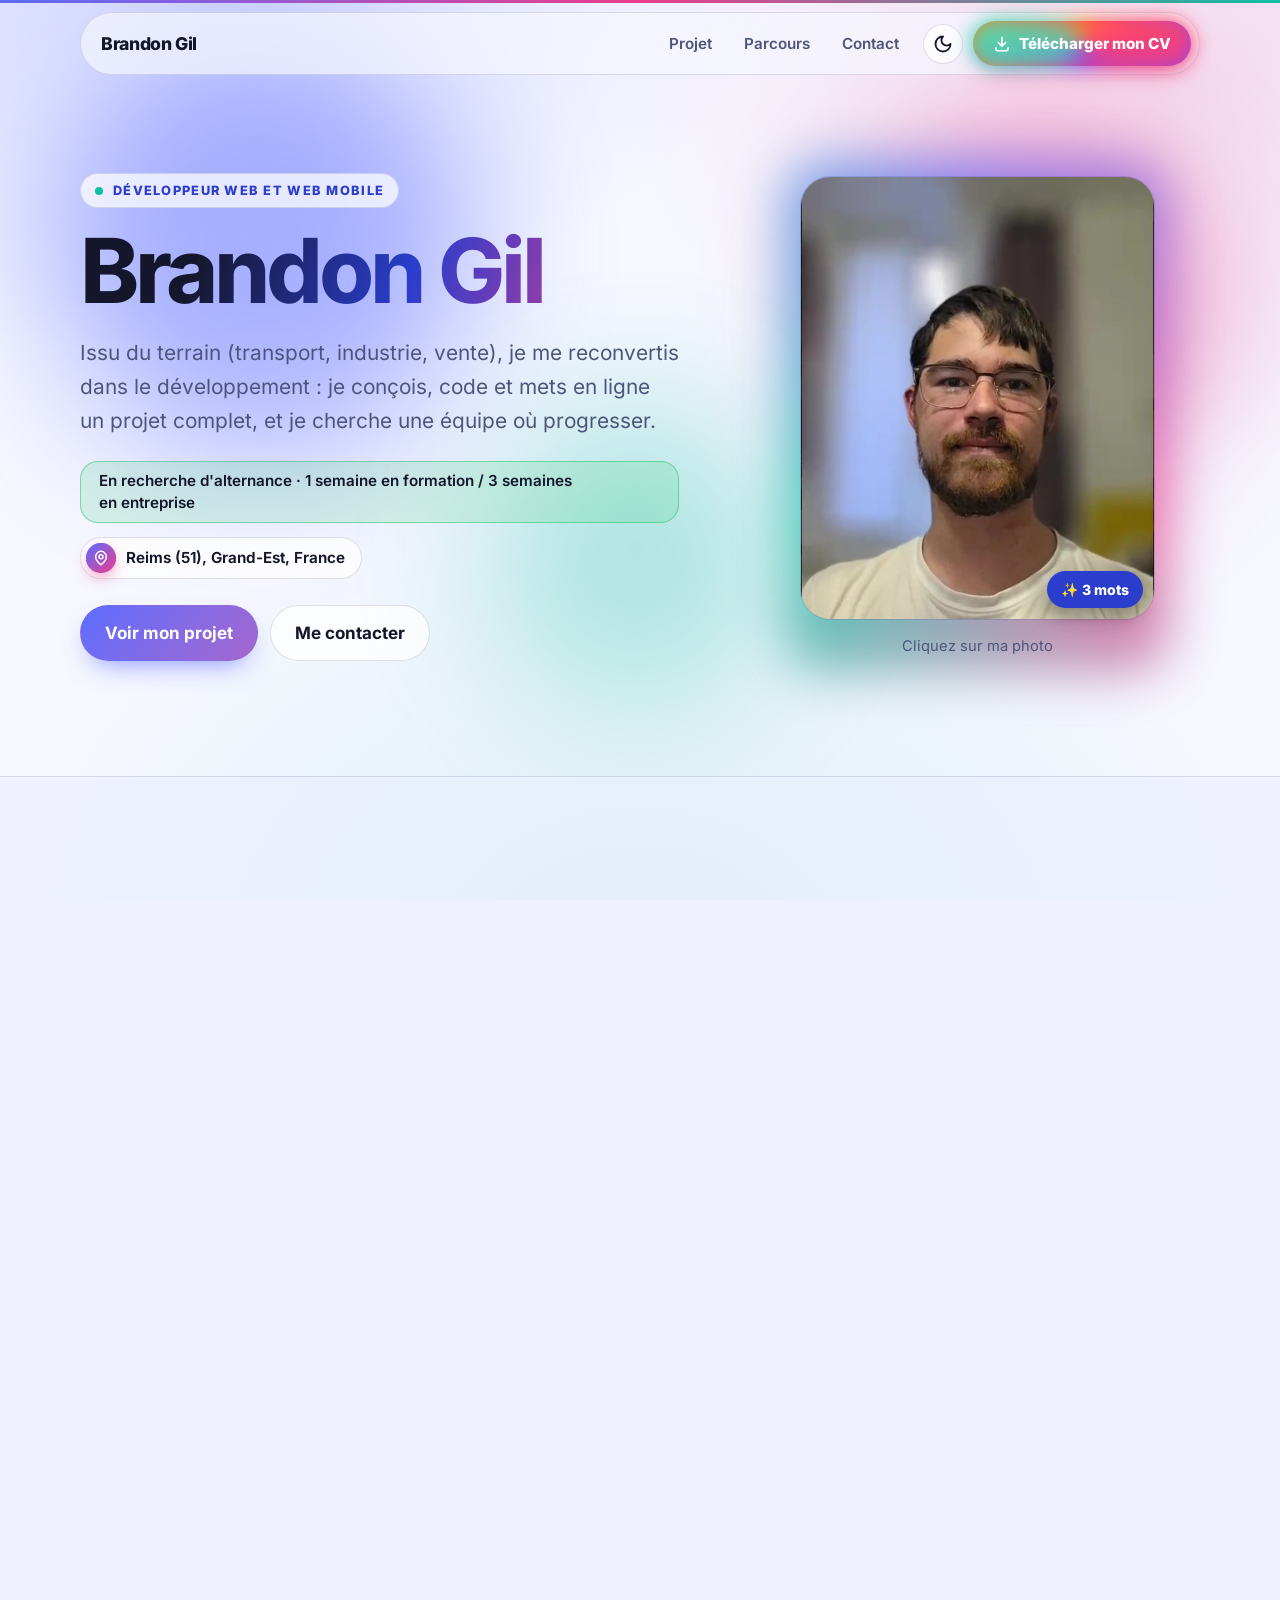
==== index.html @ ad209aa5 "Localisation : pictogramme d'épingle dessiné (pastille en dégradé, onde radar, verre dépoli) à la pl" ====
<!doctype html>
<html lang="fr">
<head>
  <meta charset="utf-8">
  <meta name="viewport" content="width=device-width, initial-scale=1, viewport-fit=cover">
  <meta http-equiv="Content-Security-Policy" content="default-src 'self'; script-src 'self'; style-src 'self'; img-src 'self' data:; font-src 'self'; connect-src 'self'; base-uri 'self'; form-action 'none'; object-src 'none'">
  <title>Brandon Gil — Développeur Web et Web Mobile</title>
  <meta name="description" content="Portfolio de Brandon Gil, en recherche d'alternance : Le Repère, forum gaming francophone avec messagerie, appels, live, tournois, applications Windows et Android.">
  <meta name="color-scheme" content="dark light">
  <meta name="theme-color" content="#0b0e1a" media="(prefers-color-scheme: dark)">
  <meta name="theme-color" content="#f6f7ff" media="(prefers-color-scheme: light)">
  <link rel="canonical" href="https://brandon-gil.github.io/">
  <meta property="og:type" content="website">
  <meta property="og:locale" content="fr_FR">
  <meta property="og:title" content="Brandon Gil — Développeur Web et Web Mobile">
  <meta property="og:description" content="Portfolio de Brandon Gil, en recherche d'alternance : Le Repère, forum gaming francophone avec messagerie, appels, live, tournois, applications Windows et Android.">
  <meta property="og:url" content="https://brandon-gil.github.io/">
  <meta property="og:image" content="https://brandon-gil.github.io/assets/og.jpg">
  <meta property="og:image:width" content="1200">
  <meta property="og:image:height" content="630">
  <meta name="twitter:card" content="summary_large_image">
  <link rel="icon" href="assets/favicon.svg" type="image/svg+xml">
  <link rel="preload" href="assets/fonts/Inter-latin-wght.woff2" as="font" type="font/woff2" crossorigin>
  <script src="theme.js"></script>
  <link rel="stylesheet" href="style.css?v=202610222333">
  <script type="application/ld+json">
  {"@context":"https://schema.org","@type":"Person","name":"Brandon Gil","jobTitle":"Développeur Web et Web Mobile (en recherche d'alternance)","url":"https://brandon-gil.github.io/","address":{"@type":"PostalAddress","addressLocality":"Reims","addressRegion":"Grand-Est","addressCountry":"FR"},"sameAs":["https://github.com/brandon-gil","https://www.linkedin.com/in/brandon-gil-7746b1264"],"knowsAbout":["JavaScript","TypeScript","Node.js","React","Rust","Kotlin","SQLite","Playwright"]}
  </script>
</head>
<body data-page="accueil">
  <div class="progres" aria-hidden="true"></div>
  <a class="evitement" href="#contenu">Aller au contenu</a>

  <header class="barre">
    <div class="barre-interieur">
      <a class="marque" href="index.html" id="marque">Brandon Gil</a>
      <nav aria-label="Pages" class="menu">
        <a href="index.html#projets" data-nav="projet">Projet</a>
        <a href="parcours.html" data-nav="parcours">Parcours</a>
        <a href="index.html#contact" id="menu-contact" hidden>Contact</a>
      </nav>
      <button type="button" class="theme-bouton" id="theme-bouton" aria-label="Changer de thème"></button>
      <a class="cv-bouton" id="cv-bouton" hidden target="_blank" rel="noopener"></a>
    </div>
  </header>

  <main id="contenu">
    <section class="heros" id="haut" aria-labelledby="titre-nom">
      <div class="aurore" aria-hidden="true"><span></span><span></span><span></span></div>
      <div class="conteneur heros-grille">
        <div class="heros-texte">
          <p class="surtitre" id="titre-metier"></p>
          <h1 id="titre-nom"></h1>
          <p class="accroche" id="accroche"></p>
          <p class="dispo" id="dispo" hidden></p>
          <p class="lieu" id="lieu" hidden></p>
          <div class="actions">
            <a class="bouton" href="#projets">Voir mon projet</a>
            <a class="bouton bouton-secondaire" href="#contact" id="cta-contact" hidden>Me contacter</a>
          </div>
        </div>
        <figure class="portrait">
          <button type="button" class="portrait-bouton" id="portrait-bouton" aria-expanded="false">
            <span class="retourne">
              <img id="photo" width="508" height="680" alt="" fetchpriority="high">
              <span class="mots-voile" id="mots-voile" aria-hidden="true"></span>
            </span>
            <span class="pastille" id="pastille" hidden>✨ 3 mots</span>
          </button>
          <figcaption class="portrait-aide" id="portrait-aide" hidden>Cliquez sur ma photo</figcaption>
        </figure>
      </div>
    </section>

    <section class="section section-alt" id="projets" aria-labelledby="titre-projets">
      <div class="conteneur">
        <h2 id="titre-projets">Projet</h2>
        <p class="aide intro-section">Cliquez sur le projet pour en voir le détail.</p>
        <div class="liste-projets" id="liste-projets"></div>
      </div>
    </section>

    <section class="section" id="contact" aria-labelledby="titre-contact" hidden>
      <div class="conteneur etroit centre">
        <h2 id="titre-contact">Contact</h2>
        <p class="aide">Une opportunité, une question sur le projet ? Écrivez-moi.</p>
        <ul class="contacts" id="liste-contacts"></ul>
      </div>
    </section>

    <noscript>
      <section class="section">
        <div class="conteneur etroit">
          <h2>Brandon Gil — Développeur Web et Web Mobile</h2>
          <p>Ce portfolio affiche son contenu avec JavaScript. En bref : en recherche d'alternance, auteur de <strong>Le Repère</strong>, un forum gaming francophone (forum, messagerie en temps réel, diffusion en direct, tournois, applications Windows et Android).</p>
          <p><a href="https://xn--lerepre-forum-0gb.fr">Voir Le Repère en ligne</a></p>
        </div>
      </section>
    </noscript>
  </main>

  <footer class="pied">
    <div class="conteneur"><p>© <span id="annee"></span> <span id="pied-nom">Brandon Gil</span> · Portfolio hébergé sur GitHub Pages</p></div>
  </footer>

  <script type="module" src="app.js?v=202610222333"></script>
</body>
</html>
---- style.css ----
/* ==========================================================================
   Portfolio — design premium. CSS moderne avec repli : chaque fonction récente est
   protégée par @supports ou dégrade proprement (le contenu reste lisible partout).
   Couches : reset < jetons < base < composants < pages < effets
   ========================================================================== */
@layer reset, jetons, base, composants, pages, effets;

@font-face {
  font-family: "Inter Variable";
  src: url("assets/fonts/Inter-latin-wght.woff2") format("woff2");
  font-weight: 100 900;
  font-style: normal;
  font-display: swap;
}

/* Transitions entre pages (navigation multi-pages fluide) : l'en-tête reste en place, le contenu glisse. */
@view-transition { navigation: auto; }

/* Angle animable : sert aux bordures et halos « conic-gradient » qui tournent. */
@property --angle { syntax: "<angle>"; inherits: false; initial-value: 0deg; }

@layer reset {
  *, *::before, *::after { box-sizing: border-box; }
  * { margin: 0; }
  img, svg { display: block; max-width: 100%; }
  button, input { font: inherit; color: inherit; }
  ul, ol { padding: 0; list-style: none; }
  a { color: inherit; }
  [hidden] { display: none !important; }
}

@layer jetons {
  :root {
    /* Repli (thème sombre) pour les navigateurs sans light-dark() */
    --fond: #0b0e1a;
    --fond-2: #11162b;
    --surface: rgb(255 255 255 / .055);
    --surface-forte: rgb(255 255 255 / .1);
    --texte: #f2f4ff;
    --texte-doux: #aeb6d9;
    --bordure: rgb(255 255 255 / .12);
    --accent: #8fa3ff;
    --accent-fort: #b6c3ff;
    --accent-texte: #0b0e1a;
    --a1: #7c8cff;
    --a2: #ff5fa2;
    --a3: #35e0c4;
    --ombre: 0 30px 70px -30px rgb(0 0 0 / .7);
    --rayon: 22px;
    --police: "Inter Variable", ui-sans-serif, system-ui, -apple-system, "Segoe UI", Roboto, sans-serif;
    color-scheme: dark light;
  }
  @supports (color: light-dark(white, black)) {
    :root {
      --fond: light-dark(#f6f7ff, #0b0e1a);
      --fond-2: light-dark(#eaedff, #11162b);
      --surface: light-dark(rgb(255 255 255 / .72), rgb(255 255 255 / .055));
      --surface-forte: light-dark(rgb(255 255 255 / .95), rgb(255 255 255 / .1));
      --texte: light-dark(#14172b, #f2f4ff);
      --texte-doux: light-dark(#4d557a, #aeb6d9);
      --bordure: light-dark(rgb(28 36 90 / .14), rgb(255 255 255 / .12));
      --accent: light-dark(#3d52e8, #8fa3ff);
      --accent-fort: light-dark(#2a3dcc, #b6c3ff);
      --accent-texte: light-dark(#ffffff, #0b0e1a);
      --a1: light-dark(#5b6cff, #7c8cff);
      --a2: light-dark(#ec3d8c, #ff5fa2);
      --a3: light-dark(#0fbfa4, #35e0c4);
      --ombre: light-dark(0 30px 60px -30px rgb(40 50 120 / .35), 0 30px 70px -30px rgb(0 0 0 / .7));
    }
  }
  :root[data-theme="light"] { color-scheme: light; }
  :root[data-theme="dark"] { color-scheme: dark; }
}

@layer base {
  html { scroll-behavior: smooth; scroll-padding-top: 96px; -webkit-text-size-adjust: 100%; text-size-adjust: 100%; }
  body {
    min-height: 100dvh;
    background: var(--fond);
    color: var(--texte);
    font: 400 17px/1.65 var(--police);
    font-optical-sizing: auto;
    font-feature-settings: "cv11", "ss03";
    -webkit-font-smoothing: antialiased;
    text-wrap: pretty;
    overflow-x: clip;
  }
  h1, h2, h3, h4 { text-wrap: balance; line-height: 1.1; letter-spacing: -.03em; font-weight: 760; }
  :focus-visible { outline: 3px solid var(--accent); outline-offset: 3px; border-radius: 8px; }
  ::selection { background: color-mix(in oklab, var(--a1) 45%, transparent); }

  /* Fond « aurore » + grain : donne de la profondeur sans image lourde */
  body::before {
    content: ""; position: fixed; inset: 0; z-index: -2; pointer-events: none;
    background:
      radial-gradient(900px 600px at 12% -8%, color-mix(in oklab, var(--a1) 22%, transparent), transparent 70%),
      radial-gradient(800px 560px at 92% 8%, color-mix(in oklab, var(--a2) 16%, transparent), transparent 70%),
      radial-gradient(900px 700px at 50% 108%, color-mix(in oklab, var(--a3) 12%, transparent), transparent 70%),
      var(--fond);
  }
  body::after {
    content: ""; position: fixed; inset: 0; z-index: -1; pointer-events: none; opacity: .5; mix-blend-mode: overlay;
    background-image: url("data:image/svg+xml;utf8,<svg xmlns='http://www.w3.org/2000/svg' width='160' height='160'><filter id='n'><feTurbulence type='fractalNoise' baseFrequency='.9' numOctaves='2' stitchTiles='stitch'/><feColorMatrix values='0 0 0 0 1  0 0 0 0 1  0 0 0 0 1  0 0 0 .08 0'/></filter><rect width='100%' height='100%' filter='url(%23n)'/></svg>");
  }
}

@layer composants {
  .conteneur { width: min(1120px, 100% - 40px); margin-inline: auto; }
  .etroit { width: min(780px, 100% - 40px); }
  .centre { text-align: center; }
  .aide { color: var(--texte-doux); }
  .erreur { color: #ff6b6b; font-weight: 600; }

  .evitement { position: absolute; left: -999px; top: 10px; z-index: 100; padding: 10px 16px; border-radius: 12px; background: var(--accent); color: var(--accent-texte); font-weight: 700; }
  .evitement:focus { left: 10px; }

  /* Barre de progression de lecture (animation liée au défilement, si disponible) */
  .progres { display: none; }
  @supports (animation-timeline: scroll()) {
    .progres { display: block; position: fixed; inset: 0 0 auto 0; height: 3px; z-index: 60; transform-origin: 0 50%;
      background: linear-gradient(90deg, var(--a1), var(--a2), var(--a3)); animation: progres linear both; animation-timeline: scroll(root); }
    @keyframes progres { from { scale: 0 1; } to { scale: 1 1; } }
  }

  /* ---- En-tête : pilule flottante en verre dépoli ---- */
  .barre { position: sticky; top: 12px; z-index: 50; padding-inline: 12px; view-transition-name: entete; }
  .barre-interieur {
    width: min(1120px, 100%); margin-inline: auto; display: flex; align-items: center; gap: 10px; padding: 8px 8px 8px 20px; border-radius: 999px;
    background: color-mix(in oklab, var(--fond) 70%, transparent); border: 1px solid var(--bordure); box-shadow: var(--ombre);
    -webkit-backdrop-filter: blur(18px) saturate(160%); backdrop-filter: blur(18px) saturate(160%);
  }
  .marque { font-weight: 800; font-size: 1.1rem; letter-spacing: -.02em; text-decoration: none; }
  .menu { display: flex; gap: 4px; margin-left: auto; }
  .menu a { padding: 8px 14px; border-radius: 999px; color: var(--texte-doux); font-weight: 600; font-size: .95rem; text-decoration: none; transition: background .2s, color .2s;
    &:hover { background: var(--surface-forte); color: var(--texte); }
    &[aria-current="page"] { background: var(--surface-forte); color: var(--texte); }
  }
  .theme-bouton { display: grid; place-items: center; width: 40px; height: 40px; flex: none; border: 1px solid var(--bordure); border-radius: 50%; background: var(--surface); cursor: pointer; transition: transform .25s, background .2s;
    &:hover { background: var(--surface-forte); transform: rotate(18deg); }
  }

  /* ---- Bouton « Télécharger mon CV » : dégradé chaud, brillance qui balaie, halo rotatif ---- */
  .cv-bouton {
    position: relative; isolation: isolate; display: inline-flex; align-items: center; gap: 8px; flex: none; padding: 10px 20px; border-radius: 999px;
    color: #fff; font-weight: 800; font-size: .95rem; text-decoration: none; white-space: nowrap;
    background:
      linear-gradient(105deg, transparent 35%, rgb(255 255 255 / .8) 50%, transparent 65%) 200% 0 / 250% 100% no-repeat,
      linear-gradient(120deg, #ff8a1f, #ff3d71 55%, #7c4dff);
    box-shadow: 0 10px 26px -8px rgb(255 61 113 / .6);
    animation: brillance 3.2s ease-in-out infinite; transition: transform .25s ease, box-shadow .25s;
    &::before { content: ""; position: absolute; inset: -3px; z-index: -1; border-radius: inherit; filter: blur(9px); opacity: .85;
      background: conic-gradient(from var(--angle), #ff8a1f, #ff3d71, #7c4dff, #35e0c4, #ff8a1f); animation: tourne 4s linear infinite; }
    &:hover, &:focus-visible { transform: translateY(-2px) scale(1.05); box-shadow: 0 16px 34px -8px rgb(255 61 113 / .8); }
    &:focus-visible { outline: 3px solid #fff; outline-offset: 3px; }
    & svg { flex: none; animation: rebond 2.4s ease-in-out infinite; }
  }
  .cv-court { display: none; }
  @keyframes brillance { 0% { background-position: 200% 0, 0 0; } 55%, 100% { background-position: -100% 0, 0 0; } }
  @keyframes tourne { to { --angle: 360deg; } }
  @keyframes rebond { 0%, 60%, 100% { translate: 0 0; } 30% { translate: 0 3px; } }

  /* ---- Boutons ---- */
  .bouton {
    display: inline-flex; align-items: center; justify-content: center; gap: 10px; padding: 13px 24px; border: 1.5px solid transparent; border-radius: 999px; cursor: pointer;
    background: linear-gradient(135deg, var(--a1), color-mix(in oklab, var(--a1) 55%, var(--a2))); color: #fff; font-weight: 700; text-decoration: none;
    box-shadow: 0 12px 28px -12px color-mix(in oklab, var(--a1) 80%, transparent); transition: transform .2s ease, box-shadow .2s ease, background .2s;
    &:hover { transform: translateY(-2px); box-shadow: 0 18px 34px -12px color-mix(in oklab, var(--a1) 90%, transparent); }
    &.bouton-secondaire { background: var(--surface); border-color: var(--bordure); color: var(--texte); box-shadow: none;
      -webkit-backdrop-filter: blur(10px); backdrop-filter: blur(10px);
      &:hover { background: var(--surface-forte); border-color: color-mix(in oklab, var(--accent) 60%, var(--bordure)); }
    }
  }
  .bouton-icone svg { flex: none; }
  .actions { display: flex; flex-wrap: wrap; gap: 12px; margin-top: 8px; }

  /* ---- Étiquettes ---- */
  .etiquettes { display: flex; flex-wrap: wrap; gap: 8px; }
  .etiquettes li { padding: 5px 13px; border-radius: 999px; background: var(--surface); border: 1px solid var(--bordure); font-size: .88rem; font-weight: 600; transition: border-color .2s, transform .2s;
    &:hover { border-color: var(--accent); transform: translateY(-1px); }
  }
  .badge { padding: 5px 14px; border-radius: 999px; background: color-mix(in oklab, var(--a3) 16%, transparent); border: 1px solid color-mix(in oklab, var(--a3) 45%, transparent); font-size: .82rem; font-weight: 700; white-space: nowrap; }

  /* ---- Cartes en verre avec halo qui suit le curseur (--mx / --my posés en JS) ---- */
  .verre { position: relative; border: 1px solid var(--bordure); border-radius: var(--rayon); background: var(--surface); box-shadow: var(--ombre);
    -webkit-backdrop-filter: blur(14px) saturate(140%); backdrop-filter: blur(14px) saturate(140%);
    &::before { content: ""; position: absolute; inset: 0; border-radius: inherit; pointer-events: none; opacity: 0; transition: opacity .3s;
      background: radial-gradient(420px circle at var(--mx, 50%) var(--my, 0%), color-mix(in oklab, var(--a1) 24%, transparent), transparent 62%); }
    &:hover::before { opacity: 1; }
  }

  /* ---- Menu e-mail : élément natif [popover] ancré au bouton (anchor positioning), sinon feuille centrée ---- */
  .menu-email { position: relative; display: inline-block; }
  .menu-email-liste {
    min-width: 250px; padding: 8px; border: 1px solid var(--bordure); border-radius: 18px; color: var(--texte); background: color-mix(in oklab, var(--fond-2) 92%, transparent);
    box-shadow: var(--ombre); -webkit-backdrop-filter: blur(20px); backdrop-filter: blur(20px); text-align: left;
    opacity: 0; scale: .96; transition: opacity .2s, scale .2s, overlay .2s allow-discrete, display .2s allow-discrete;
    &:popover-open { opacity: 1; scale: 1; }
    & a, & button { display: block; width: 100%; padding: 11px 14px; border: 0; border-radius: 12px; background: transparent; font-weight: 600; text-align: left; text-decoration: none; cursor: pointer;
      &:hover, &:focus-visible { background: var(--surface-forte); } }
  }
  @starting-style { .menu-email-liste:popover-open { opacity: 0; scale: .96; } }
  @supports (anchor-name: --a) {
    .menu-email > button { anchor-name: --email; }
    .menu-email-liste { position-anchor: --email; inset: auto; margin: 0; top: calc(anchor(bottom) + 10px); left: anchor(center); translate: -50% 0; position-try-fallbacks: flip-block; }
  }
  /* Repli sans popover : le menu est un bloc positionné sous le bouton */
  .menu-email-liste:not([popover]) { position: absolute; z-index: 10; left: 50%; top: calc(100% + 10px); translate: -50% 0; opacity: 1; scale: 1; }

  /* ---- Visionneuse d'images : <dialog> natif ---- */
  .lightbox { width: min(1200px, 94vw); max-height: 92dvh; padding: 0; border: 1px solid var(--bordure); border-radius: 22px; background: var(--fond-2); color: var(--texte); overflow: hidden;
    opacity: 0; scale: .96; transition: opacity .3s, scale .3s, overlay .3s allow-discrete, display .3s allow-discrete;
    &[open] { opacity: 1; scale: 1; }
    &::backdrop { background: rgb(4 6 16 / .72); -webkit-backdrop-filter: blur(10px); backdrop-filter: blur(10px); opacity: 0; transition: opacity .3s, overlay .3s allow-discrete, display .3s allow-discrete; }
    &[open]::backdrop { opacity: 1; }
    & figure { display: grid; }
    & img { width: 100%; max-height: 78dvh; object-fit: contain; background: #000; }
    & figcaption { padding: 14px 20px; color: var(--texte-doux); font-weight: 600; }
  }
  @starting-style { .lightbox[open] { opacity: 0; scale: .96; } .lightbox[open]::backdrop { opacity: 0; } }
  .lb-bouton { position: absolute; top: 50%; display: grid; place-items: center; width: 46px; height: 46px; border: 1px solid var(--bordure); border-radius: 50%; cursor: pointer; translate: 0 -50%;
    background: color-mix(in oklab, var(--fond) 75%, transparent); -webkit-backdrop-filter: blur(8px); backdrop-filter: blur(8px);
    &:hover { background: var(--surface-forte); }
    &.lb-precedent { left: 14px; } &.lb-suivant { right: 14px; } &.lb-fermer { top: 14px; right: 14px; translate: none; }
  }
}

@layer pages {
  .section { padding-block: clamp(56px, 9vw, 112px); content-visibility: auto; contain-intrinsic-size: auto 600px; }
  .section-alt { background: color-mix(in oklab, var(--fond-2) 55%, transparent); border-block: 1px solid var(--bordure); }
  h2 { font-size: clamp(1.8rem, 4vw, 2.6rem); margin-bottom: 18px; }
  h3 { font-size: 1.15rem; }
  .intro-section { margin: -6px 0 28px; font-size: 1.05rem; }
  .titre-page { font-size: clamp(2.2rem, 6vw, 3.6rem); margin-bottom: 8px; }
  .sous-titre { margin: 44px 0 16px; font-size: 1.35rem; }

  /* ---- Accueil : en-tête héros ---- */
  .heros { position: relative; padding-block: clamp(48px, 9vw, 110px) clamp(56px, 9vw, 120px); }
  .aurore { position: absolute; inset: -10% 0 0; z-index: -1; pointer-events: none; overflow: clip; }
  .aurore span { position: absolute; border-radius: 50%; filter: blur(70px); opacity: .5; animation: flotte 16s ease-in-out infinite alternate; }
  .aurore span:nth-child(1) { width: 420px; height: 420px; left: 4%; top: 6%; background: var(--a1); }
  .aurore span:nth-child(2) { width: 360px; height: 360px; right: 6%; top: 18%; background: var(--a2); animation-delay: -6s; }
  .aurore span:nth-child(3) { width: 300px; height: 300px; left: 38%; top: 52%; background: var(--a3); opacity: .3; animation-delay: -11s; }
  @keyframes flotte { to { translate: 40px -30px; scale: 1.15; } }
  .heros-grille { display: grid; grid-template-columns: 1.35fr 1fr; gap: clamp(28px, 6vw, 80px); align-items: center; }
  .surtitre { display: inline-flex; align-items: center; gap: 10px; margin-bottom: 18px; padding: 6px 14px; border-radius: 999px; border: 1px solid var(--bordure); background: var(--surface); color: var(--accent-fort); font-size: .8rem; font-weight: 800; letter-spacing: .1em; text-transform: uppercase;
    &::before { content: ""; width: 8px; height: 8px; border-radius: 50%; background: var(--a3); box-shadow: 0 0 0 0 color-mix(in oklab, var(--a3) 70%, transparent); animation: ping 2s ease-out infinite; }
  }
  @keyframes ping { to { box-shadow: 0 0 0 10px transparent; } }
  h1 { margin-bottom: 20px; font-size: clamp(2.9rem, 8.5vw, 5.6rem); line-height: 1; letter-spacing: -.045em; color: var(--texte);
    @supports (background-clip: text) or (-webkit-background-clip: text) {
      background: linear-gradient(110deg, var(--texte) 20%, var(--accent-fort) 55%, var(--a2)); -webkit-background-clip: text; background-clip: text; -webkit-text-fill-color: transparent; color: transparent;
    }
  }
  .accroche { max-width: 36em; margin-bottom: 22px; color: var(--texte-doux); font-size: clamp(1.08rem, 2vw, 1.3rem); }
  .dispo { display: inline-block; max-width: 100%; margin-bottom: 14px; padding: 8px 18px; border-radius: 18px; line-height: 1.45; font-weight: 600; font-size: .95rem; background: color-mix(in oklab, #22c55e 15%, transparent); border: 1px solid color-mix(in oklab, #22c55e 50%, transparent); }
  /* Puce de localisation : épingle dans une pastille en dégradé, onde « radar » qui pulse, verre dépoli */
  .lieu { display: inline-flex; align-items: center; gap: 10px; margin: 0 0 18px; padding: 5px 16px 5px 5px; border: 1px solid var(--bordure); border-radius: 999px; background: var(--surface); color: var(--texte); font-weight: 650; font-size: .95rem;
    -webkit-backdrop-filter: blur(10px); backdrop-filter: blur(10px); }
  .lieu-icone { position: relative; isolation: isolate; display: grid; place-items: center; width: 30px; height: 30px; flex: none; border-radius: 50%; color: #fff;
    background: linear-gradient(135deg, var(--a1), var(--a2)); box-shadow: 0 6px 16px -4px color-mix(in oklab, var(--a2) 70%, transparent);
    &::before { content: ""; position: absolute; inset: 0; z-index: -1; border-radius: inherit; background: inherit; animation: onde 2.6s ease-out infinite; }
    & svg { animation: flotte-epingle 3s ease-in-out infinite; }
  }
  @keyframes onde { 0% { scale: 1; opacity: .55; } 80%, 100% { scale: 2.1; opacity: 0; } }
  @keyframes flotte-epingle { 0%, 100% { translate: 0 0; } 50% { translate: 0 -1.5px; } }
  .heros-texte > * { animation: entree .9s cubic-bezier(.2, .7, .2, 1) both; }
  .heros-texte > :nth-child(2) { animation-delay: .08s; } .heros-texte > :nth-child(3) { animation-delay: .16s; } .heros-texte > :nth-child(4) { animation-delay: .24s; }
  .heros-texte > :nth-child(5) { animation-delay: .32s; } .heros-texte > :nth-child(6) { animation-delay: .4s; }
  @keyframes entree { from { opacity: 0; translate: 0 26px; filter: blur(8px); } }

  /* Photo : halo rotatif, inclinaison 3D qui suit le curseur (--rx/--ry en JS), retournement au clic */
  .portrait { position: relative; justify-self: center; width: min(380px, 80%); transform: perspective(1100px) rotateX(var(--rx, 0deg)) rotateY(var(--ry, 0deg)); transition: transform .25s ease-out; animation: entree 1s .2s cubic-bezier(.2, .7, .2, 1) both; }
  .portrait::before { content: ""; position: absolute; inset: -14px; z-index: -1; border-radius: 40px; filter: blur(26px); opacity: .7; background: conic-gradient(from var(--angle), var(--a1), var(--a2), var(--a3), var(--a1)); animation: tourne 8s linear infinite; }
  .portrait-bouton { position: relative; display: block; width: 100%; padding: 0; border: 0; border-radius: 30px; background: none; cursor: pointer; perspective: 1400px; &.sans-mots { cursor: default; } }
  .portrait-bouton:focus-visible { outline: 3px solid var(--accent); outline-offset: 6px; }
  .retourne { position: relative; display: block; transform-style: preserve-3d; transition: transform .9s cubic-bezier(.45, .05, .2, 1); }
  .portrait-bouton.ouvert .retourne { transform: rotateY(180deg); }
  .portrait img { width: 100%; height: auto; aspect-ratio: 4 / 5; object-fit: cover; object-position: 50% 28%; border-radius: 30px; border: 1px solid var(--bordure); box-shadow: var(--ombre); backface-visibility: hidden; -webkit-backface-visibility: hidden; }
  .mots-voile { position: absolute; inset: 0; display: flex; flex-direction: column; justify-content: center; gap: 18px; padding: 24px; border-radius: 30px; color: #fff; text-align: left; transform: rotateY(180deg); backface-visibility: hidden; -webkit-backface-visibility: hidden;
    background: radial-gradient(120% 90% at 0% 0%, #4a5bff, transparent 60%), radial-gradient(120% 90% at 100% 100%, #ff4f9a, transparent 60%), #10152e; border: 1px solid rgb(255 255 255 / .18); box-shadow: var(--ombre); }
  .mot { display: block; opacity: 0; translate: 0 10px; transition: opacity .4s ease, translate .4s ease; }
  .portrait-bouton.ouvert .mot { opacity: 1; translate: 0 0; transition-delay: calc(var(--i) * .14s + .45s); }
  .mot-titre { display: block; font-size: clamp(1.4rem, 3vw, 1.9rem); line-height: 1.15; letter-spacing: -.02em; }
  .mot-preuve { display: block; margin-top: 4px; font-size: .88rem; line-height: 1.4; color: rgb(255 255 255 / .86); }
  .mot:not(:last-child)::after { content: ""; display: block; width: 36px; height: 3px; margin-top: 14px; border-radius: 3px; background: rgb(255 255 255 / .45); }
  .pastille { position: absolute; right: 12px; bottom: 12px; padding: 7px 14px; border-radius: 999px; font-size: .88rem; font-weight: 800; color: var(--accent-texte); background: var(--accent-fort); box-shadow: 0 8px 20px rgb(0 0 0 / .35); animation: pulse 2.4s ease-in-out infinite; }
  @keyframes pulse { 50% { scale: 1.07; } }
  .portrait-aide { margin-top: 14px; text-align: center; color: var(--texte-doux); font-size: .92rem; }

  /* ---- Carte du projet (requête de conteneur : la mise en page s'adapte à sa propre largeur) ---- */
  .liste-projets { display: grid; gap: 26px; }
  .projet-carte { container-type: inline-size; display: block; overflow: hidden; color: inherit; text-decoration: none; transition: transform .3s ease, border-color .3s ease;
    &:hover, &:focus-visible { transform: translateY(-5px); border-color: color-mix(in oklab, var(--accent) 60%, var(--bordure)); } }
  .projet-vignette { position: relative; display: block; overflow: hidden; background: #0c0a14; }
  .projet-vignette img { width: 100%; height: auto; aspect-ratio: 1280 / 600; object-fit: cover; transition: scale .6s ease; view-transition-name: vignette-projet; }
  .projet-carte:hover .projet-vignette img { scale: 1.05; }
  .projet-voir { position: absolute; right: 16px; bottom: 16px; padding: 9px 18px; border-radius: 999px; background: var(--accent-fort); color: var(--accent-texte); font-weight: 800; font-size: .92rem; box-shadow: 0 10px 24px rgb(0 0 0 / .4); transition: translate .3s ease; }
  .projet-carte:hover .projet-voir { translate: -4px 0; }
  .projet-corps { display: grid; gap: 18px; padding: clamp(20px, 3.4vw, 32px); }
  .projet-entete { display: flex; flex-wrap: wrap; justify-content: space-between; gap: 12px; align-items: flex-start; }
  .projet-nom { display: block; font-size: clamp(1.5rem, 3.4vw, 2rem); letter-spacing: -.03em; line-height: 1.15; }
  .projet-sous { display: block; margin-top: 4px; color: var(--texte-doux); }
  .stack { display: grid; gap: 12px; }
  .stack-groupe { display: grid; grid-template-columns: 124px 1fr; gap: 12px; align-items: start; }
  .stack-titre { padding-top: 7px; color: var(--texte-doux); font-size: .76rem; font-weight: 800; letter-spacing: .1em; text-transform: uppercase; }
  @container (max-width: 560px) { .stack-groupe { grid-template-columns: 1fr; gap: 4px; } .stack-titre { padding-top: 0; } }

  /* ---- Page de détail ---- */
  .retour { display: inline-flex; align-items: center; gap: 8px; margin-top: 28px; padding: 8px 16px 8px 12px; border-radius: 999px; border: 1px solid var(--bordure); background: var(--surface); font-weight: 700; font-size: .92rem; text-decoration: none; transition: background .2s, translate .2s;
    &:hover { background: var(--surface-forte); translate: -3px 0; } }
  .detail { padding-top: 28px; content-visibility: visible; }
  .detail-entete { display: flex; flex-wrap: wrap; justify-content: space-between; gap: 14px; align-items: flex-start; }
  .projet-resume { max-width: 52em; margin: 18px 0 8px; font-size: 1.15rem; color: var(--texte-doux); }
  .galerie { display: grid; grid-template-columns: repeat(auto-fit, minmax(300px, 1fr)); gap: 18px; margin-block: 30px; }
  .galerie-vignette { overflow: hidden; border-radius: 18px; border: 1px solid var(--bordure); background: var(--surface); box-shadow: var(--ombre); }
  .galerie-vignette:first-child img { view-transition-name: vignette-projet; }
  .galerie-ouvrir { display: block; width: 100%; padding: 0; border: 0; background: none; cursor: zoom-in; overflow: hidden; }
  .galerie-ouvrir img { width: 100%; height: auto; aspect-ratio: 1280 / 600; object-fit: cover; transition: scale .5s ease; }
  .galerie-ouvrir:hover img { scale: 1.05; }
  .galerie-vignette figcaption { padding: 12px 16px; color: var(--texte-doux); font-size: .92rem; font-weight: 600; }
  .chiffres { display: grid; grid-template-columns: repeat(auto-fit, minmax(150px, 1fr)); gap: 12px; margin-block: 8px 12px; }
  .chiffre { display: grid; justify-items: center; gap: 2px; padding: 22px 12px; text-align: center; }
  .chiffre strong { font-size: clamp(1.7rem, 4vw, 2.4rem); letter-spacing: -.04em; font-variant-numeric: tabular-nums; color: var(--accent-fort);
    @supports (background-clip: text) or (-webkit-background-clip: text) {
      background: linear-gradient(120deg, var(--accent-fort), var(--a2)); -webkit-background-clip: text; background-clip: text; -webkit-text-fill-color: transparent; color: transparent;
    }
  }
  .chiffre span { color: var(--texte-doux); font-size: .88rem; }
  .points { display: grid; grid-template-columns: repeat(auto-fit, minmax(290px, 1fr)); gap: 16px; counter-reset: p; }
  .point { counter-increment: p; display: grid; align-content: start; gap: 8px; padding: 26px;
    &::after { content: counter(p, decimal-leading-zero); position: absolute; top: 20px; right: 22px; color: color-mix(in oklab, var(--texte) 22%, transparent); font-size: 2.2rem; font-weight: 800; letter-spacing: -.05em; }
    & strong { padding-right: 52px; color: var(--accent-fort); font-size: 1.1rem; }
    & span { color: var(--texte-doux); }
  }
  .point:first-child { grid-column: span 2; }
  @media (max-width: 700px) { .point:first-child { grid-column: auto; } }
  .defis { display: grid; gap: 12px; }
  .defis li { position: relative; padding: 16px 20px 16px 54px; border-radius: 16px; border: 1px solid var(--bordure); background: var(--surface);
    &::before { content: "✓"; position: absolute; left: 18px; top: 15px; display: grid; place-items: center; width: 24px; height: 24px; border-radius: 50%; background: color-mix(in oklab, var(--a3) 25%, transparent); color: var(--a3); font-weight: 900; font-size: .85rem; } }

  /* ---- Parcours : compétences, frise chronologique ---- */
  .grille-competences { display: grid; grid-template-columns: repeat(auto-fit, minmax(250px, 1fr)); gap: 16px; }
  .carte { container-type: inline-size; padding: 24px; }
  .carte h3 { margin-bottom: 14px; }
  .parcours { position: relative; display: grid; gap: 26px; padding-left: 30px;
    &::before { content: ""; position: absolute; left: 6px; top: 8px; bottom: 8px; width: 2px; border-radius: 2px; background: linear-gradient(var(--a1), var(--a2), var(--a3)); opacity: .7; } }
  .etape { position: relative; display: grid; grid-template-columns: 170px 1fr; gap: 18px;
    &::before { content: ""; position: absolute; left: -30px; top: 8px; width: 14px; height: 14px; border-radius: 50%; background: var(--fond); border: 3px solid var(--a1); box-shadow: 0 0 0 5px color-mix(in oklab, var(--a1) 22%, transparent); }
    & .etape-date { color: var(--texte-doux); font-weight: 700; font-variant-numeric: tabular-nums; white-space: nowrap; }
    & strong { font-size: 1.05rem; }
    & .etape-lieu { color: var(--texte-doux); }
    & p { margin-top: 4px; color: var(--texte-doux); }
  }
  #apropos-texte { display: grid; gap: 16px; font-size: 1.12rem; color: var(--texte-doux); }

  .erreur-404 { padding-block: 18vh 12vh; }
  .erreur-404 .aide { margin-bottom: 26px; }

  /* ---- Contact ---- */
  .contacts { display: flex; flex-wrap: wrap; justify-content: center; gap: 12px; margin-top: 22px; }

  .pied { padding-block: 34px; border-top: 1px solid var(--bordure); color: var(--texte-doux); font-size: .92rem; text-align: center; }

  @media (max-width: 860px) {
    .heros-grille { grid-template-columns: 1fr; }
    .portrait { order: -1; width: min(250px, 66%); }
    .etape { grid-template-columns: 1fr; gap: 2px; }
  }
  @media (max-width: 720px) {
    .barre-interieur { flex-wrap: wrap; row-gap: 4px; padding: 8px 8px 8px 16px; border-radius: 26px; }
    .menu { order: 3; flex: 1 0 100%; margin-left: 0; justify-content: center; }
    .theme-bouton { margin-left: auto; }
    .cv-long { display: none; } .cv-court { display: inline; }
    .cv-bouton { padding: 9px 16px; }
  }
  @media (max-width: 460px) { .contacts .bouton { padding: 12px 16px; font-size: .94rem; } }
}

@layer effets {
  /* Apparition au défilement (animations liées au scroll) : sans prise en charge, tout reste simplement visible. */
  @supports (animation-timeline: view()) {
    .revele { animation: apparition linear both; animation-timeline: view(); animation-range: entry 0% entry 38%; }
    @keyframes apparition { from { opacity: 0; translate: 0 38px; scale: .98; filter: blur(6px); } to { opacity: 1; translate: 0 0; scale: 1; filter: blur(0); } }
  }

  /* Transitions de page : le contenu glisse, l'en-tête (view-transition-name: entete) ne bouge pas. */
  @keyframes page-sortie { to { opacity: 0; translate: 0 -14px; filter: blur(4px); } }
  @keyframes page-entree { from { opacity: 0; translate: 0 18px; filter: blur(4px); } }
  ::view-transition-old(root) { animation: .28s ease both page-sortie; }
  ::view-transition-new(root) { animation: .45s .08s cubic-bezier(.2, .7, .2, 1) both page-entree; }
  ::view-transition-group(entete) { animation-duration: 0s; }
  ::view-transition-group(vignette-projet) { animation-duration: .5s; }

  @media (prefers-reduced-motion: reduce) {
    html { scroll-behavior: auto; }
    *, *::before, *::after { animation-duration: .001ms !important; animation-iteration-count: 1 !important; transition-duration: .001ms !important; transition-delay: 0s !important; }
    .cv-bouton { box-shadow: 0 0 0 3px rgb(255 138 31 / .55), 0 10px 26px -8px rgb(255 61 113 / .6); }
    .portrait { transform: none; }
    ::view-transition-group(*), ::view-transition-old(*), ::view-transition-new(*) { animation: none !important; }
  }
  @media (prefers-contrast: more) { :root { --bordure: color-mix(in oklab, var(--texte) 55%, transparent); } .verre, .etiquettes li { border-width: 2px; } }
  @media (forced-colors: active) { .cv-bouton, .bouton { border: 2px solid ButtonText; } .portrait::before, .aurore { display: none; } }
  @media print {
    body::before, body::after, .aurore, .barre, .progres, .evitement, .actions, .cv-bouton { display: none !important; }
    body { background: #fff; color: #000; } .verre { box-shadow: none; backdrop-filter: none; } h1 { -webkit-text-fill-color: #000; color: #000; background: none; }
  }
}
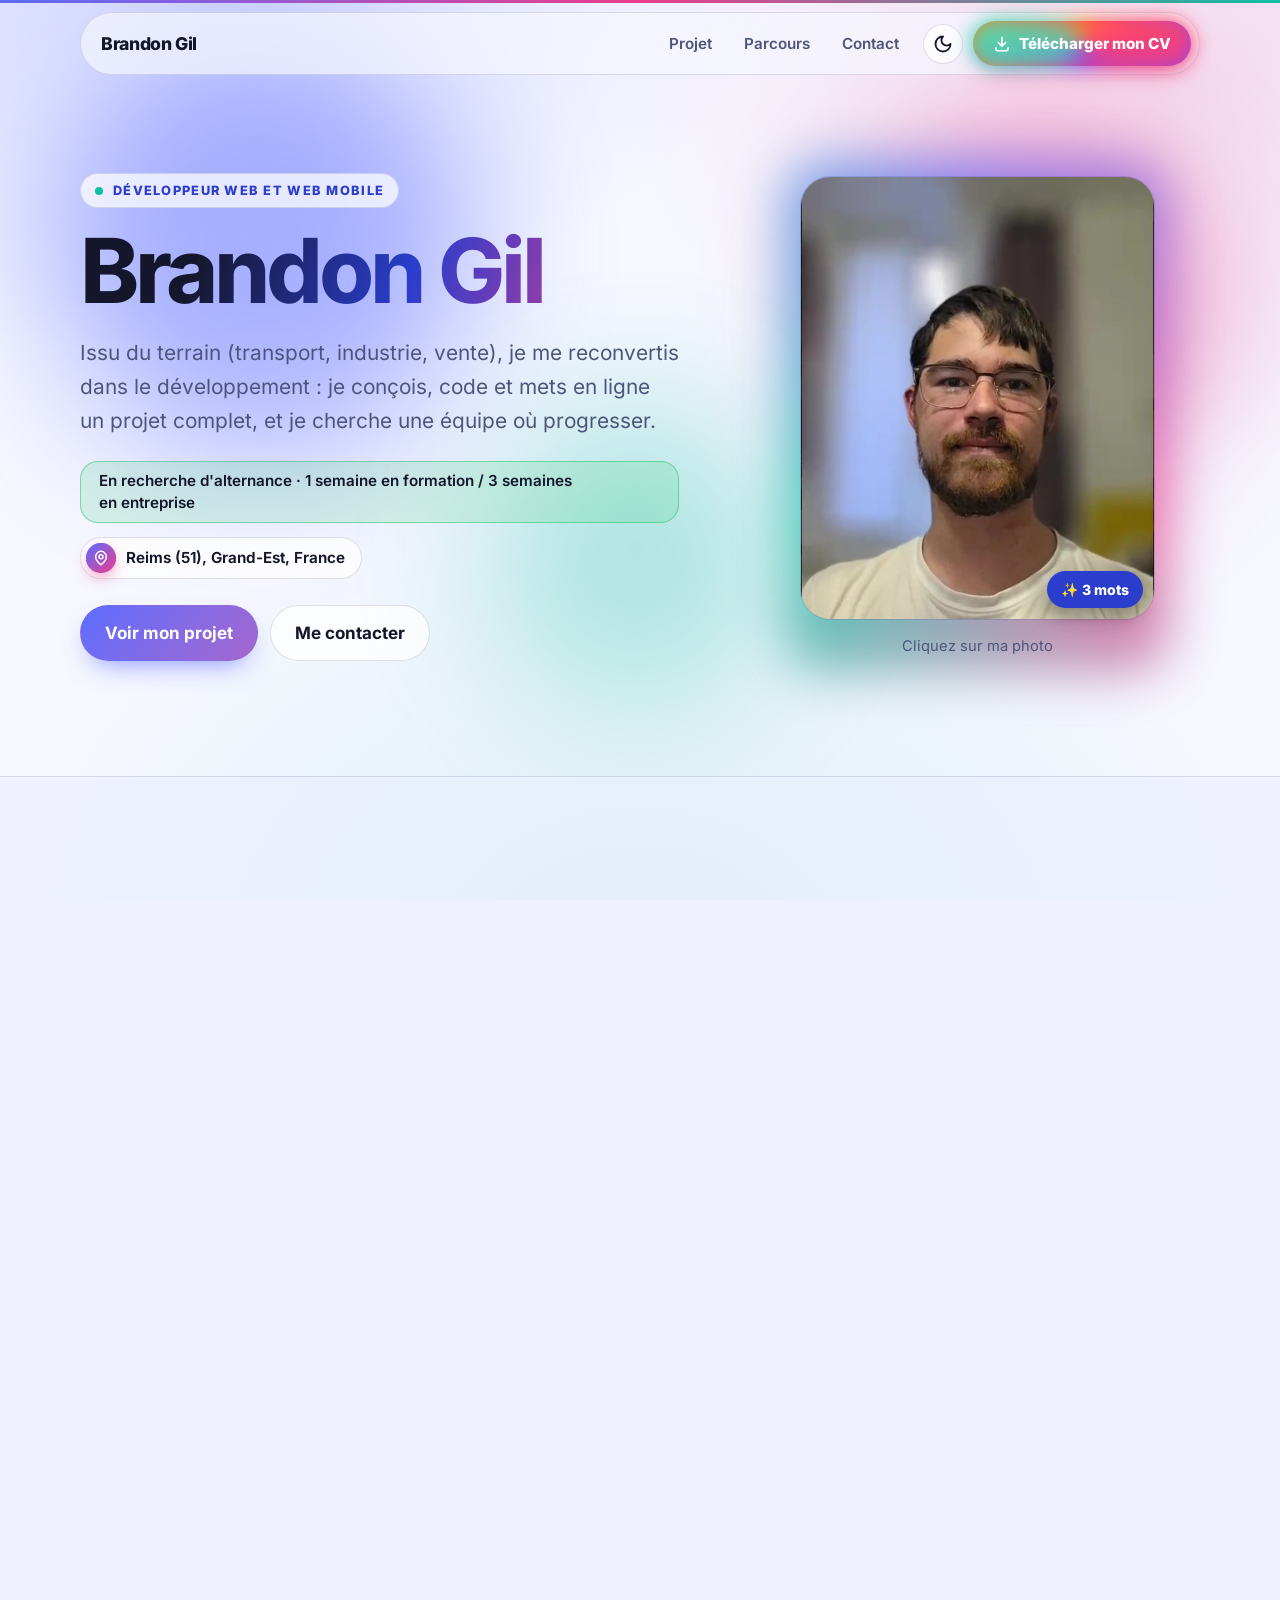
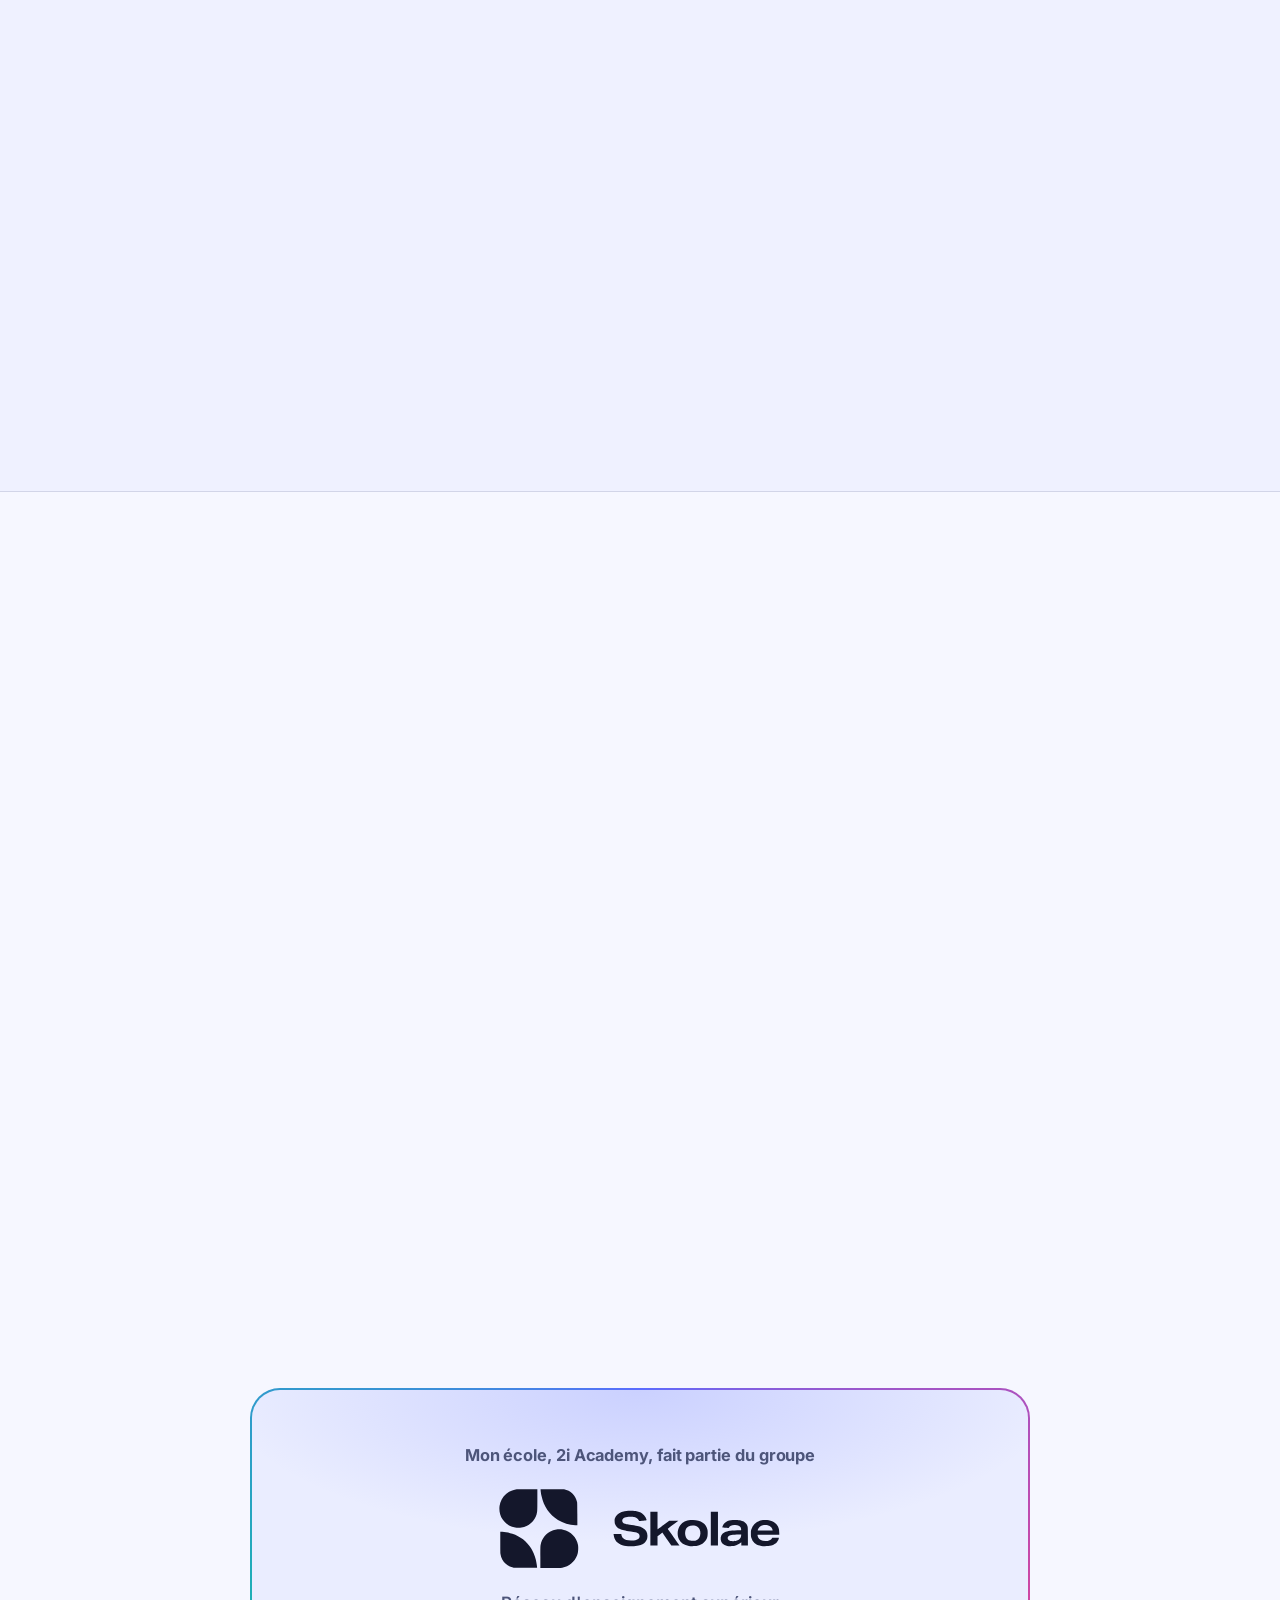
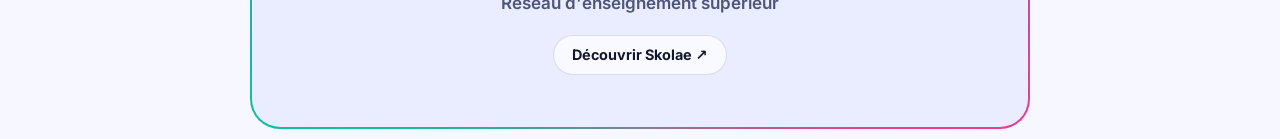
==== commit 3e31e688: "Logos : 2i Academy dans la formation, Skolae (groupe d'appartenance) en grand bloc en bas de chaque " ====
--- a/index.html
+++ b/index.html
@@ -22,7 +22,7 @@
   <link rel="icon" href="assets/favicon.svg" type="image/svg+xml">
   <link rel="preload" href="assets/fonts/Inter-latin-wght.woff2" as="font" type="font/woff2" crossorigin>
   <script src="theme.js"></script>
-  <link rel="stylesheet" href="style.css?v=202610222333">
+  <link rel="stylesheet" href="style.css?v=202610222341">
   <script type="application/ld+json">
   {"@context":"https://schema.org","@type":"Person","name":"Brandon Gil","jobTitle":"Développeur Web et Web Mobile (en recherche d'alternance)","url":"https://brandon-gil.github.io/","address":{"@type":"PostalAddress","addressLocality":"Reims","addressRegion":"Grand-Est","addressCountry":"FR"},"sameAs":["https://github.com/brandon-gil","https://www.linkedin.com/in/brandon-gil-7746b1264"],"knowsAbout":["JavaScript","TypeScript","Node.js","React","Rust","Kotlin","SQLite","Playwright"]}
   </script>
@@ -99,10 +99,14 @@
     </noscript>
   </main>
 
+  <section class="groupe" id="groupe" aria-label="Groupe d'appartenance de mon école" hidden>
+    <div class="conteneur etroit"></div>
+  </section>
+
   <footer class="pied">
     <div class="conteneur"><p>© <span id="annee"></span> <span id="pied-nom">Brandon Gil</span> · Portfolio hébergé sur GitHub Pages</p></div>
   </footer>
 
-  <script type="module" src="app.js?v=202610222333"></script>
+  <script type="module" src="app.js?v=202610222341"></script>
 </body>
 </html>
--- a/style.css
+++ b/style.css
@@ -356,6 +356,27 @@
   .erreur-404 { padding-block: 18vh 12vh; }
   .erreur-404 .aide { margin-bottom: 26px; }
 
+  /* Logo de l'école dans la frise : pastille marine (le logo 2i Academy est blanc sur transparent) */
+  .etape-contenu { display: flex; align-items: flex-start; gap: 16px; }
+  .etape-logo { display: block; flex: none; width: 68px; height: 68px; overflow: hidden; border-radius: 18px; border: 1px solid var(--bordure); background: #181c34; box-shadow: var(--ombre); transition: transform .25s ease, box-shadow .25s;
+    &:is(a):hover { transform: translateY(-3px) rotate(-2deg); box-shadow: 0 18px 36px -14px rgb(60 80 255 / .55); } }
+  .etape-logo img { width: 100%; height: 100%; object-fit: cover; }
+
+  /* ---- Groupe d'appartenance (Skolae) : grand bloc tout en bas de page, bordure en dégradé qui tourne ---- */
+  .groupe { padding-block: clamp(40px, 6vw, 72px) clamp(28px, 4vw, 44px); }
+  .groupe-carte { position: relative; display: grid; justify-items: center; gap: 14px; padding: clamp(30px, 5vw, 52px) 24px; border: 2px solid transparent; border-radius: 30px; color: var(--texte); text-align: center; text-decoration: none; overflow: hidden; transition: transform .3s ease, box-shadow .3s ease;
+    background: linear-gradient(var(--fond-2), var(--fond-2)) padding-box, conic-gradient(from var(--angle), var(--a1), var(--a2), var(--a3), var(--a1)) border-box;
+    box-shadow: var(--ombre); animation: tourne 10s linear infinite;
+    &::before { content: ""; position: absolute; inset: 0; pointer-events: none; background: radial-gradient(600px 220px at 50% 0%, color-mix(in oklab, var(--a1) 22%, transparent), transparent 70%); }
+    &:is(a):hover { transform: translateY(-5px); box-shadow: 0 34px 70px -30px color-mix(in oklab, var(--a1) 70%, transparent); } }
+  .groupe-intro { position: relative; font-size: 1.02rem; font-weight: 700; letter-spacing: -.005em; color: var(--texte-doux); }
+  .groupe-logo { position: relative; display: block; height: clamp(58px, 10vw, 92px); aspect-ratio: 2000 / 628; background: var(--texte); transition: background .3s;
+    -webkit-mask: var(--logo) center / contain no-repeat; mask: var(--logo) center / contain no-repeat; }
+  .groupe-carte:is(a):hover .groupe-logo { background: linear-gradient(110deg, var(--a1), var(--a2)); }
+  .groupe-description { position: relative; color: var(--texte-doux); font-weight: 600; }
+  .groupe-lien { position: relative; margin-top: 4px; padding: 7px 18px; border-radius: 999px; border: 1px solid var(--bordure); background: var(--surface); font-size: .9rem; font-weight: 700; transition: background .2s, border-color .2s; }
+  .groupe-carte:is(a):hover .groupe-lien { background: var(--surface-forte); border-color: var(--accent); }
+
   /* ---- Contact ---- */
   .contacts { display: flex; flex-wrap: wrap; justify-content: center; gap: 12px; margin-top: 22px; }
 
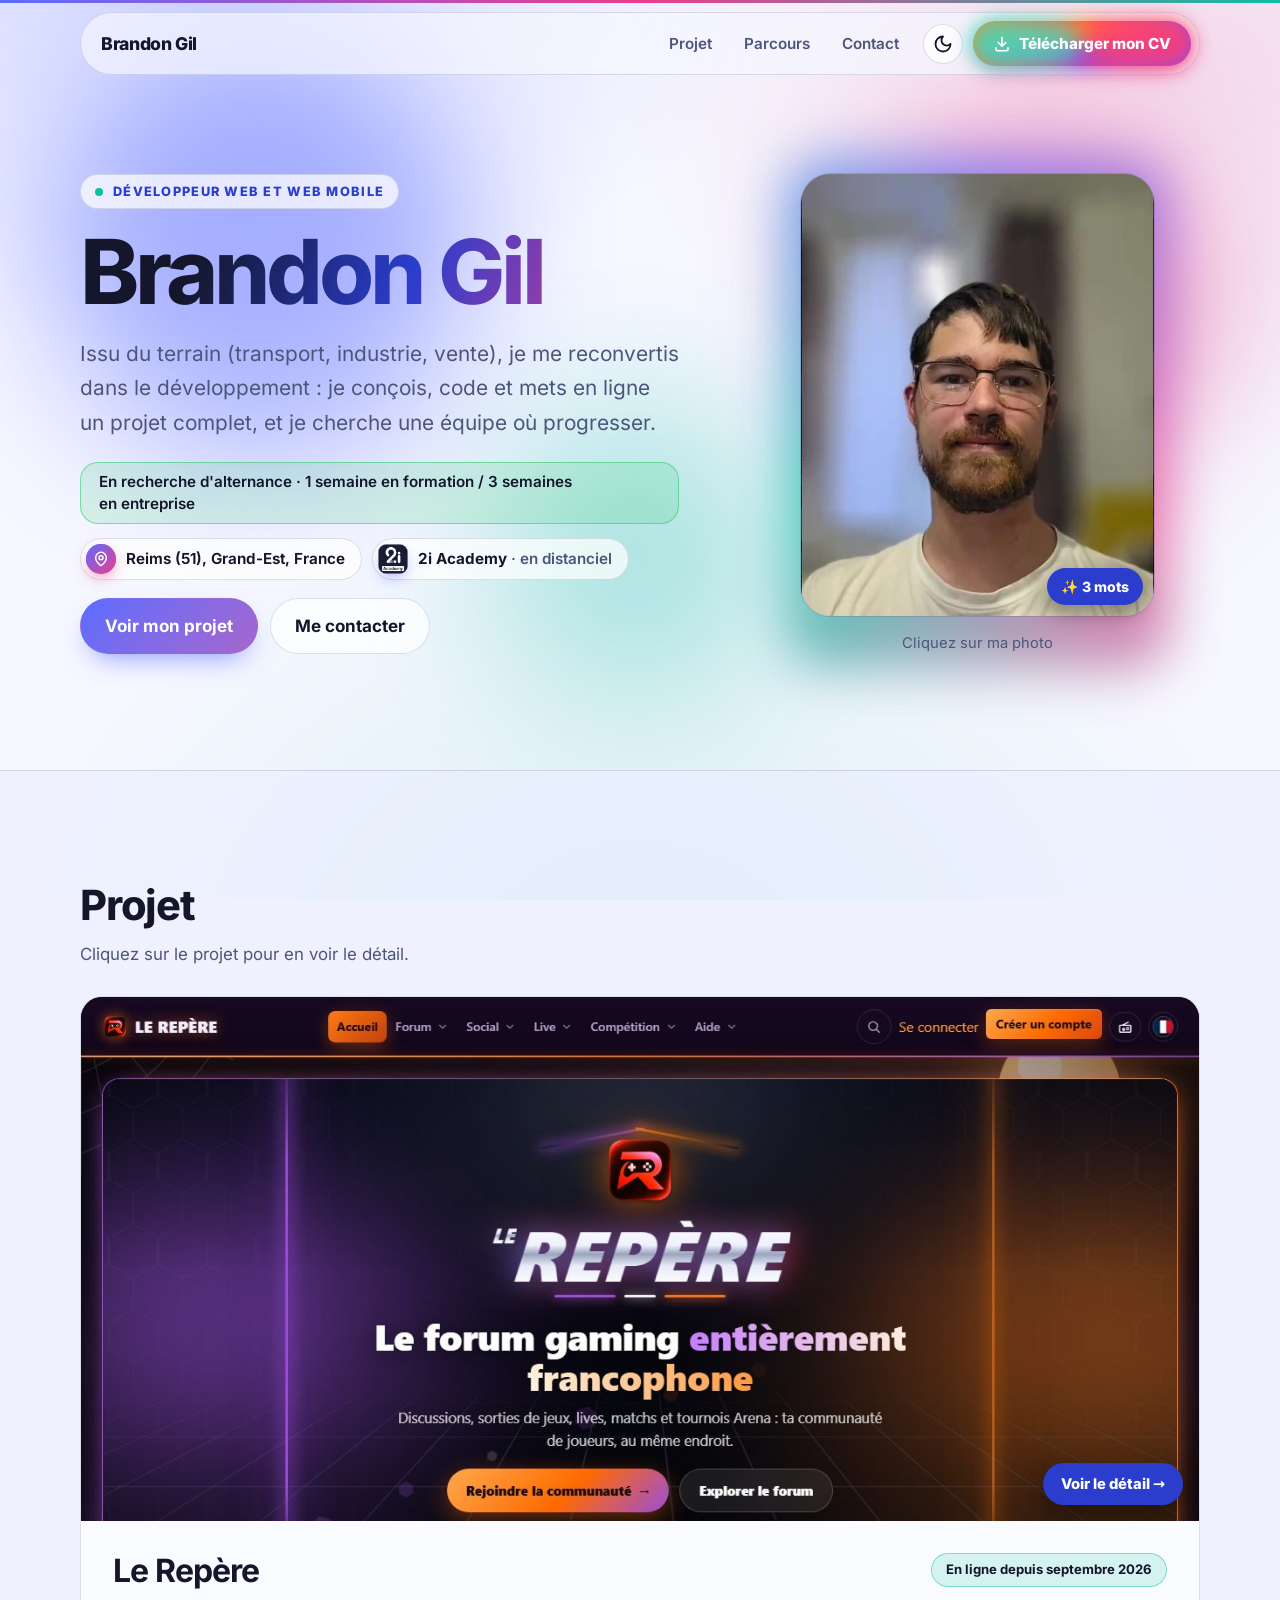
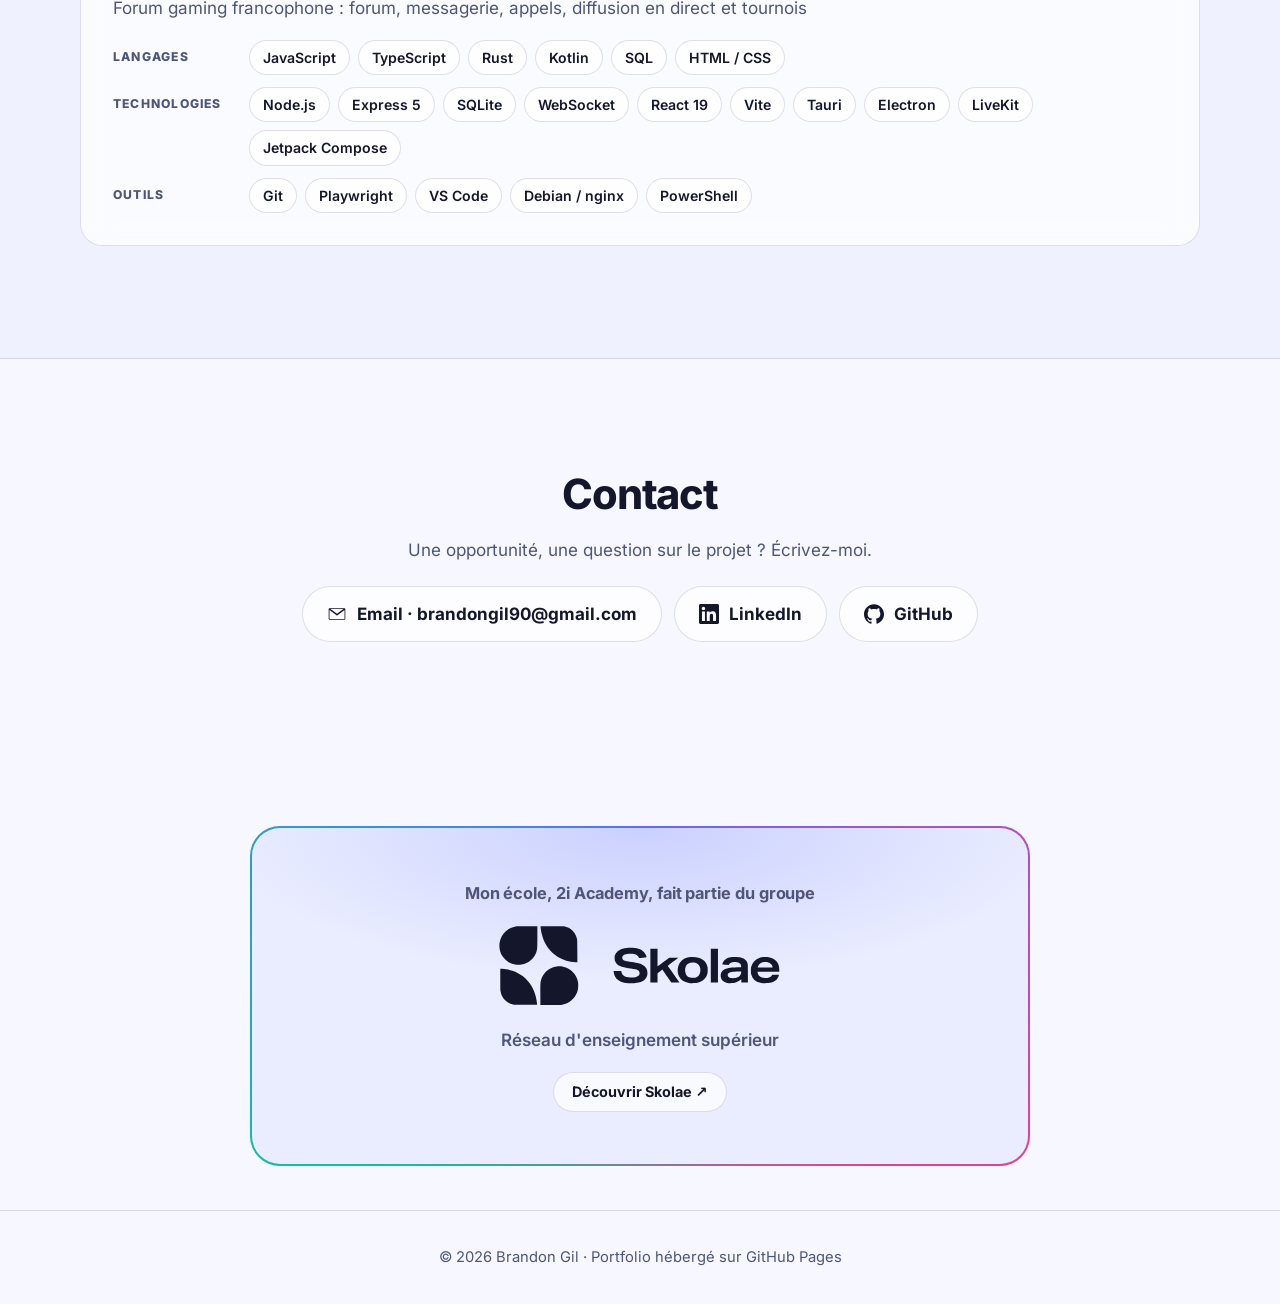
==== commit e7210226: "Accueil : puce 2i Academy (logo + « en distanciel ») à côté de la localisation ; formation précisée " ====
--- a/index.html
+++ b/index.html
@@ -22,7 +22,7 @@
   <link rel="icon" href="assets/favicon.svg" type="image/svg+xml">
   <link rel="preload" href="assets/fonts/Inter-latin-wght.woff2" as="font" type="font/woff2" crossorigin>
   <script src="theme.js"></script>
-  <link rel="stylesheet" href="style.css?v=202610222341">
+  <link rel="stylesheet" href="style.css?v=202610222352">
   <script type="application/ld+json">
   {"@context":"https://schema.org","@type":"Person","name":"Brandon Gil","jobTitle":"Développeur Web et Web Mobile (en recherche d'alternance)","url":"https://brandon-gil.github.io/","address":{"@type":"PostalAddress","addressLocality":"Reims","addressRegion":"Grand-Est","addressCountry":"FR"},"sameAs":["https://github.com/brandon-gil","https://www.linkedin.com/in/brandon-gil-7746b1264"],"knowsAbout":["JavaScript","TypeScript","Node.js","React","Rust","Kotlin","SQLite","Playwright"]}
   </script>
@@ -53,7 +53,10 @@
           <h1 id="titre-nom"></h1>
           <p class="accroche" id="accroche"></p>
           <p class="dispo" id="dispo" hidden></p>
-          <p class="lieu" id="lieu" hidden></p>
+          <div class="infos-hero">
+            <p class="lieu" id="lieu" hidden></p>
+            <a class="ecole-puce" id="ecole-puce" hidden></a>
+          </div>
           <div class="actions">
             <a class="bouton" href="#projets">Voir mon projet</a>
             <a class="bouton bouton-secondaire" href="#contact" id="cta-contact" hidden>Me contacter</a>
@@ -107,6 +110,6 @@
     <div class="conteneur"><p>© <span id="annee"></span> <span id="pied-nom">Brandon Gil</span> · Portfolio hébergé sur GitHub Pages</p></div>
   </footer>
 
-  <script type="module" src="app.js?v=202610222341"></script>
+  <script type="module" src="app.js?v=202610222352"></script>
 </body>
 </html>
--- a/style.css
+++ b/style.css
@@ -254,13 +254,19 @@
   .accroche { max-width: 36em; margin-bottom: 22px; color: var(--texte-doux); font-size: clamp(1.08rem, 2vw, 1.3rem); }
   .dispo { display: inline-block; max-width: 100%; margin-bottom: 14px; padding: 8px 18px; border-radius: 18px; line-height: 1.45; font-weight: 600; font-size: .95rem; background: color-mix(in oklab, #22c55e 15%, transparent); border: 1px solid color-mix(in oklab, #22c55e 50%, transparent); }
   /* Puce de localisation : épingle dans une pastille en dégradé, onde « radar » qui pulse, verre dépoli */
-  .lieu { display: inline-flex; align-items: center; gap: 10px; margin: 0 0 18px; padding: 5px 16px 5px 5px; border: 1px solid var(--bordure); border-radius: 999px; background: var(--surface); color: var(--texte); font-weight: 650; font-size: .95rem;
+  .infos-hero { display: flex; flex-wrap: wrap; gap: 10px; margin-bottom: 18px; }
+  .lieu, .ecole-puce { display: inline-flex; align-items: center; gap: 10px; margin: 0; padding: 5px 16px 5px 5px; color: inherit; text-decoration: none; border: 1px solid var(--bordure); border-radius: 999px; background: var(--surface); color: var(--texte); font-weight: 650; font-size: .95rem;
     -webkit-backdrop-filter: blur(10px); backdrop-filter: blur(10px); }
   .lieu-icone { position: relative; isolation: isolate; display: grid; place-items: center; width: 30px; height: 30px; flex: none; border-radius: 50%; color: #fff;
     background: linear-gradient(135deg, var(--a1), var(--a2)); box-shadow: 0 6px 16px -4px color-mix(in oklab, var(--a2) 70%, transparent);
     &::before { content: ""; position: absolute; inset: 0; z-index: -1; border-radius: inherit; background: inherit; animation: onde 2.6s ease-out infinite; }
     & svg { animation: flotte-epingle 3s ease-in-out infinite; }
   }
+  .ecole-puce:is(a) { transition: border-color .2s, background .2s, transform .2s; }
+  .ecole-puce:is(a):hover { border-color: var(--accent); background: var(--surface-forte); transform: translateY(-2px); }
+  .ecole-logo { display: block; width: 30px; height: 30px; flex: none; overflow: hidden; border-radius: 9px; background: #181c34; box-shadow: 0 6px 16px -6px rgb(40 60 255 / .6); }
+  .ecole-logo img { width: 100%; height: 100%; object-fit: cover; }
+  .ecole-precision { color: var(--texte-doux); font-weight: 600; }
   @keyframes onde { 0% { scale: 1; opacity: .55; } 80%, 100% { scale: 2.1; opacity: 0; } }
   @keyframes flotte-epingle { 0%, 100% { translate: 0 0; } 50% { translate: 0 -1.5px; } }
   .heros-texte > * { animation: entree .9s cubic-bezier(.2, .7, .2, 1) both; }
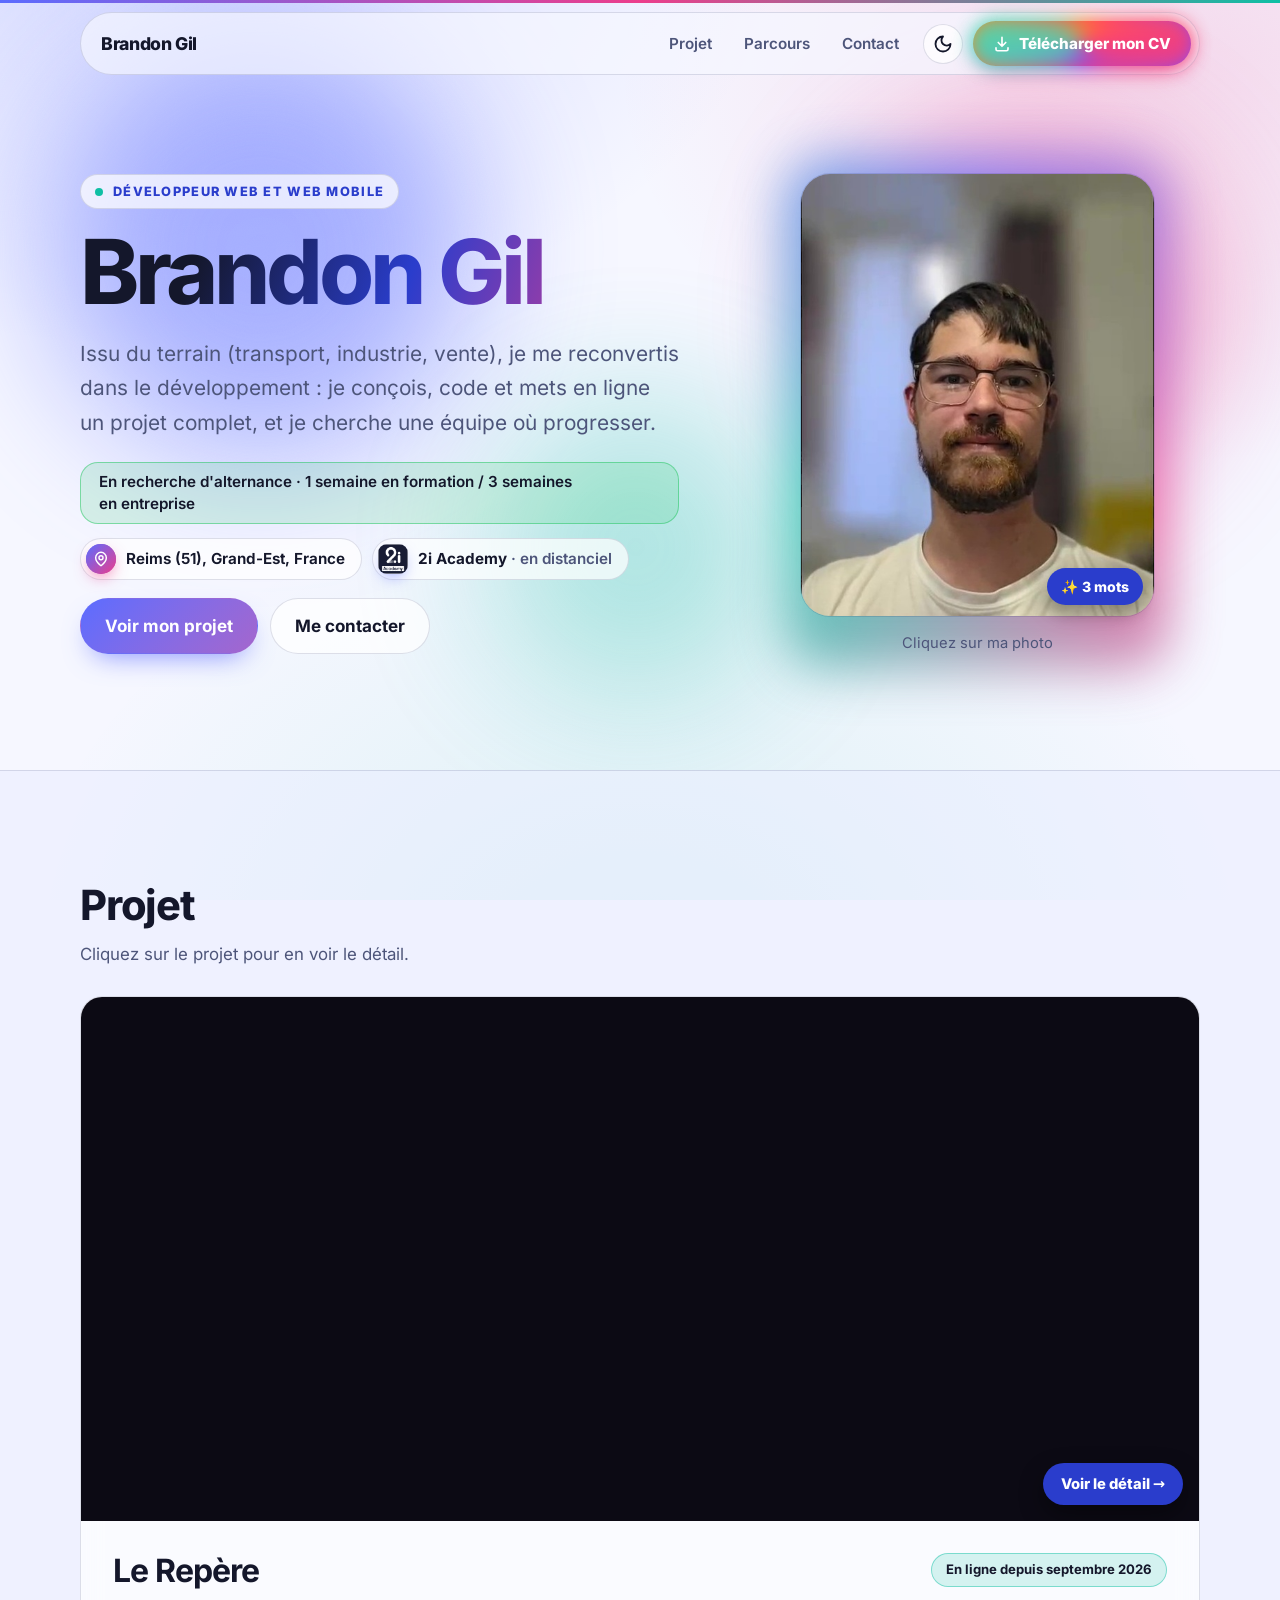
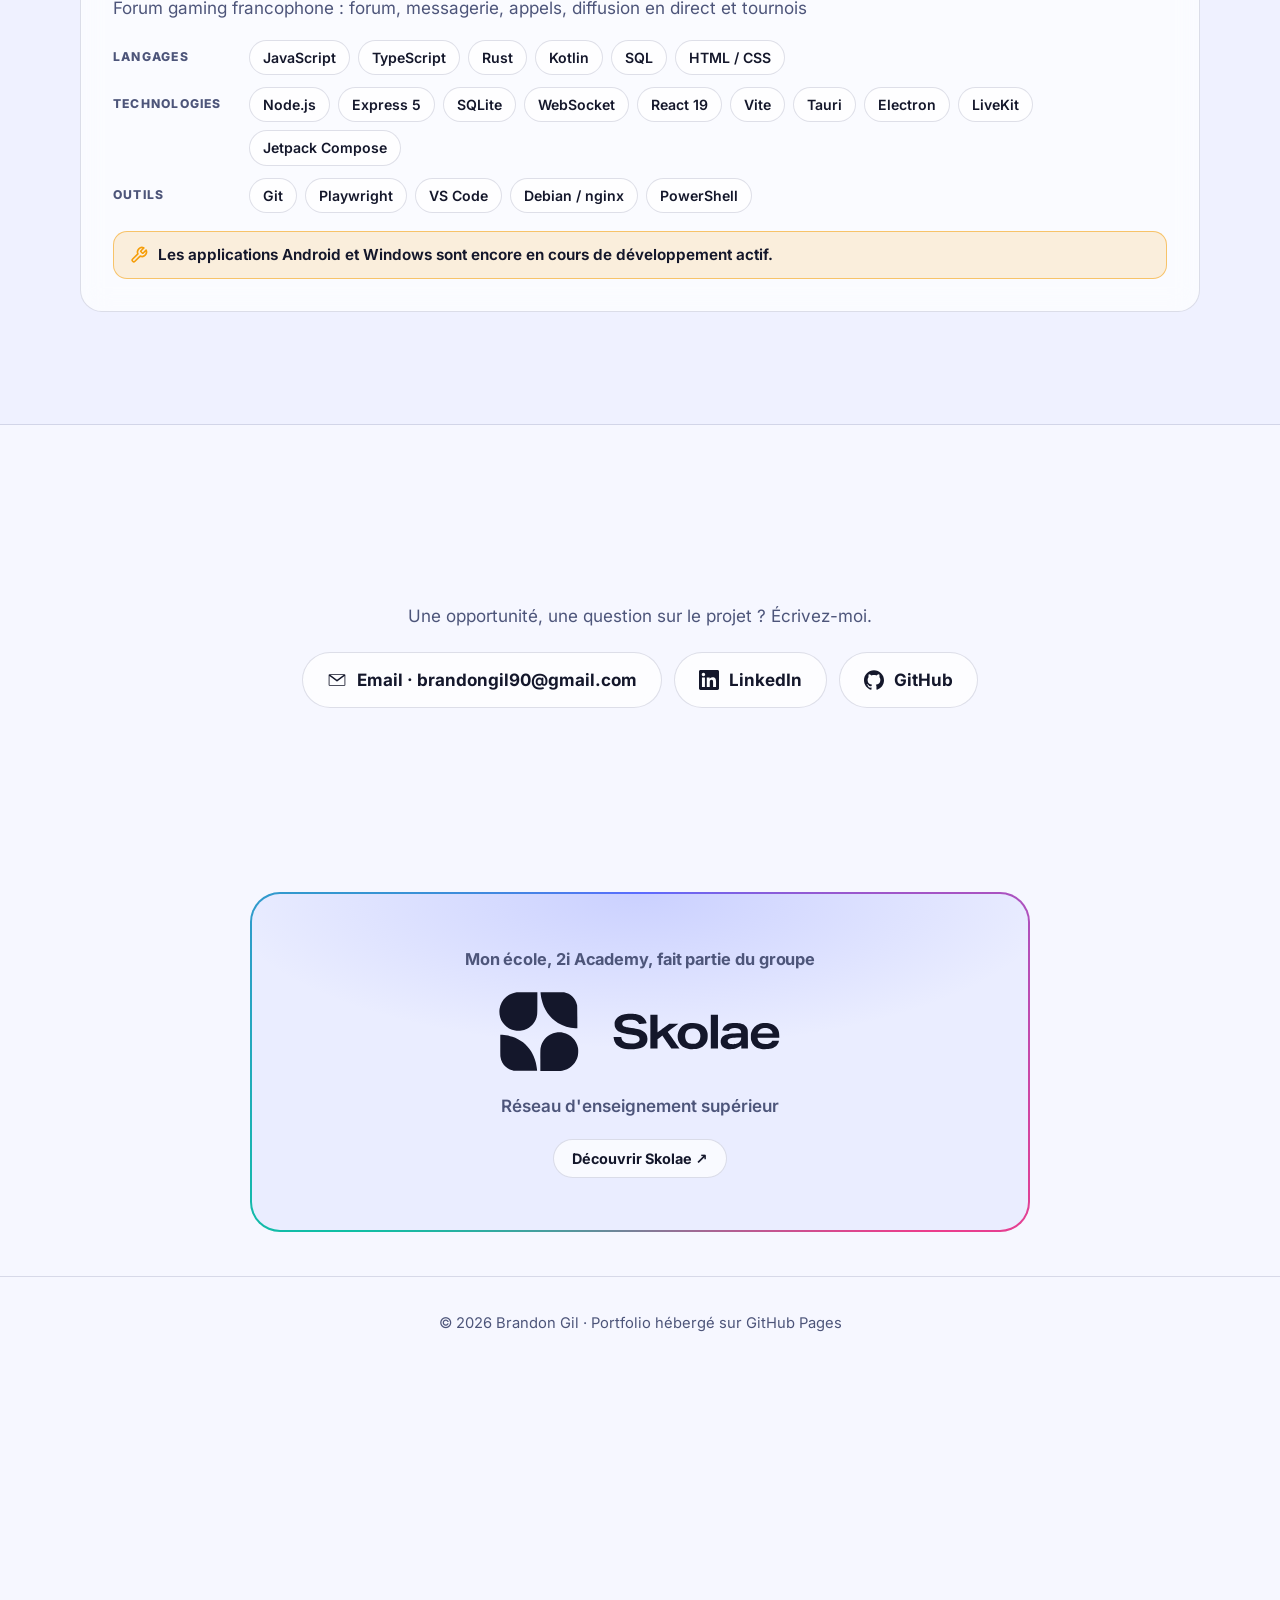
==== commit 0e3ce1e6: "Précision : applications Android et Windows encore en cours de développement actif (carte, détail, b" ====
--- a/index.html
+++ b/index.html
@@ -5,7 +5,7 @@
   <meta name="viewport" content="width=device-width, initial-scale=1, viewport-fit=cover">
   <meta http-equiv="Content-Security-Policy" content="default-src 'self'; script-src 'self'; style-src 'self'; img-src 'self' data:; font-src 'self'; connect-src 'self'; base-uri 'self'; form-action 'none'; object-src 'none'">
   <title>Brandon Gil — Développeur Web et Web Mobile</title>
-  <meta name="description" content="Portfolio de Brandon Gil, en recherche d'alternance : Le Repère, forum gaming francophone avec messagerie, appels, live, tournois, applications Windows et Android.">
+  <meta name="description" content="Portfolio de Brandon Gil, en recherche d'alternance : Le Repère, forum gaming francophone avec messagerie, appels, live, tournois, applications Windows et Android (en cours de développement actif).">
   <meta name="color-scheme" content="dark light">
   <meta name="theme-color" content="#0b0e1a" media="(prefers-color-scheme: dark)">
   <meta name="theme-color" content="#f6f7ff" media="(prefers-color-scheme: light)">
@@ -13,7 +13,7 @@
   <meta property="og:type" content="website">
   <meta property="og:locale" content="fr_FR">
   <meta property="og:title" content="Brandon Gil — Développeur Web et Web Mobile">
-  <meta property="og:description" content="Portfolio de Brandon Gil, en recherche d'alternance : Le Repère, forum gaming francophone avec messagerie, appels, live, tournois, applications Windows et Android.">
+  <meta property="og:description" content="Portfolio de Brandon Gil, en recherche d'alternance : Le Repère, forum gaming francophone avec messagerie, appels, live, tournois, applications Windows et Android (en cours de développement actif).">
   <meta property="og:url" content="https://brandon-gil.github.io/">
   <meta property="og:image" content="https://brandon-gil.github.io/assets/og.jpg">
   <meta property="og:image:width" content="1200">
@@ -22,7 +22,7 @@
   <link rel="icon" href="assets/favicon.svg" type="image/svg+xml">
   <link rel="preload" href="assets/fonts/Inter-latin-wght.woff2" as="font" type="font/woff2" crossorigin>
   <script src="theme.js"></script>
-  <link rel="stylesheet" href="style.css?v=202610222352">
+  <link rel="stylesheet" href="style.css?v=202610230001">
   <script type="application/ld+json">
   {"@context":"https://schema.org","@type":"Person","name":"Brandon Gil","jobTitle":"Développeur Web et Web Mobile (en recherche d'alternance)","url":"https://brandon-gil.github.io/","address":{"@type":"PostalAddress","addressLocality":"Reims","addressRegion":"Grand-Est","addressCountry":"FR"},"sameAs":["https://github.com/brandon-gil","https://www.linkedin.com/in/brandon-gil-7746b1264"],"knowsAbout":["JavaScript","TypeScript","Node.js","React","Rust","Kotlin","SQLite","Playwright"]}
   </script>
@@ -95,7 +95,7 @@
       <section class="section">
         <div class="conteneur etroit">
           <h2>Brandon Gil — Développeur Web et Web Mobile</h2>
-          <p>Ce portfolio affiche son contenu avec JavaScript. En bref : en recherche d'alternance, auteur de <strong>Le Repère</strong>, un forum gaming francophone (forum, messagerie en temps réel, diffusion en direct, tournois, applications Windows et Android).</p>
+          <p>Ce portfolio affiche son contenu avec JavaScript. En bref : en recherche d'alternance, auteur de <strong>Le Repère</strong>, un forum gaming francophone (forum, messagerie en temps réel, diffusion en direct, tournois ; applications Windows et Android en cours de développement actif).</p>
           <p><a href="https://xn--lerepre-forum-0gb.fr">Voir Le Repère en ligne</a></p>
         </div>
       </section>
@@ -110,6 +110,6 @@
     <div class="conteneur"><p>© <span id="annee"></span> <span id="pied-nom">Brandon Gil</span> · Portfolio hébergé sur GitHub Pages</p></div>
   </footer>
 
-  <script type="module" src="app.js?v=202610222352"></script>
+  <script type="module" src="app.js?v=202610230001"></script>
 </body>
 </html>
--- a/style.css
+++ b/style.css
@@ -311,6 +311,14 @@
   .stack-titre { padding-top: 7px; color: var(--texte-doux); font-size: .76rem; font-weight: 800; letter-spacing: .1em; text-transform: uppercase; }
   @container (max-width: 560px) { .stack-groupe { grid-template-columns: 1fr; gap: 4px; } .stack-titre { padding-top: 0; } }
 
+  /* Mention « en cours de développement actif » : ambre, bien visible, sur la carte et la page de détail */
+  .note-dev { display: flex; align-items: flex-start; gap: 10px; margin: 0; padding: 12px 16px; border-radius: 14px; border: 1px solid color-mix(in oklab, #f59e0b 55%, transparent); background: color-mix(in oklab, #f59e0b 14%, transparent); color: var(--texte); font-weight: 650; font-size: .95rem; line-height: 1.45; }
+  .note-dev svg { flex: none; margin-top: 2px; color: #f59e0b; }
+  .note-dev-detail { margin: 6px 0 18px; max-width: 52em; }
+  .note-chiffres { margin: 4px 0 8px; color: var(--texte-doux); font-size: .9rem; font-style: italic; }
+  .badge-dev { display: inline-flex; align-items: center; gap: 6px; width: fit-content; padding: 3px 10px; border-radius: 999px; border: 1px solid color-mix(in oklab, #f59e0b 55%, transparent); background: color-mix(in oklab, #f59e0b 14%, transparent); font-size: .76rem; font-weight: 800; letter-spacing: .02em; }
+  .badge-dev svg { color: #f59e0b; }
+
   /* ---- Page de détail ---- */
   .retour { display: inline-flex; align-items: center; gap: 8px; margin-top: 28px; padding: 8px 16px 8px 12px; border-radius: 999px; border: 1px solid var(--bordure); background: var(--surface); font-weight: 700; font-size: .92rem; text-decoration: none; transition: background .2s, translate .2s;
     &:hover { background: var(--surface-forte); translate: -3px 0; } }
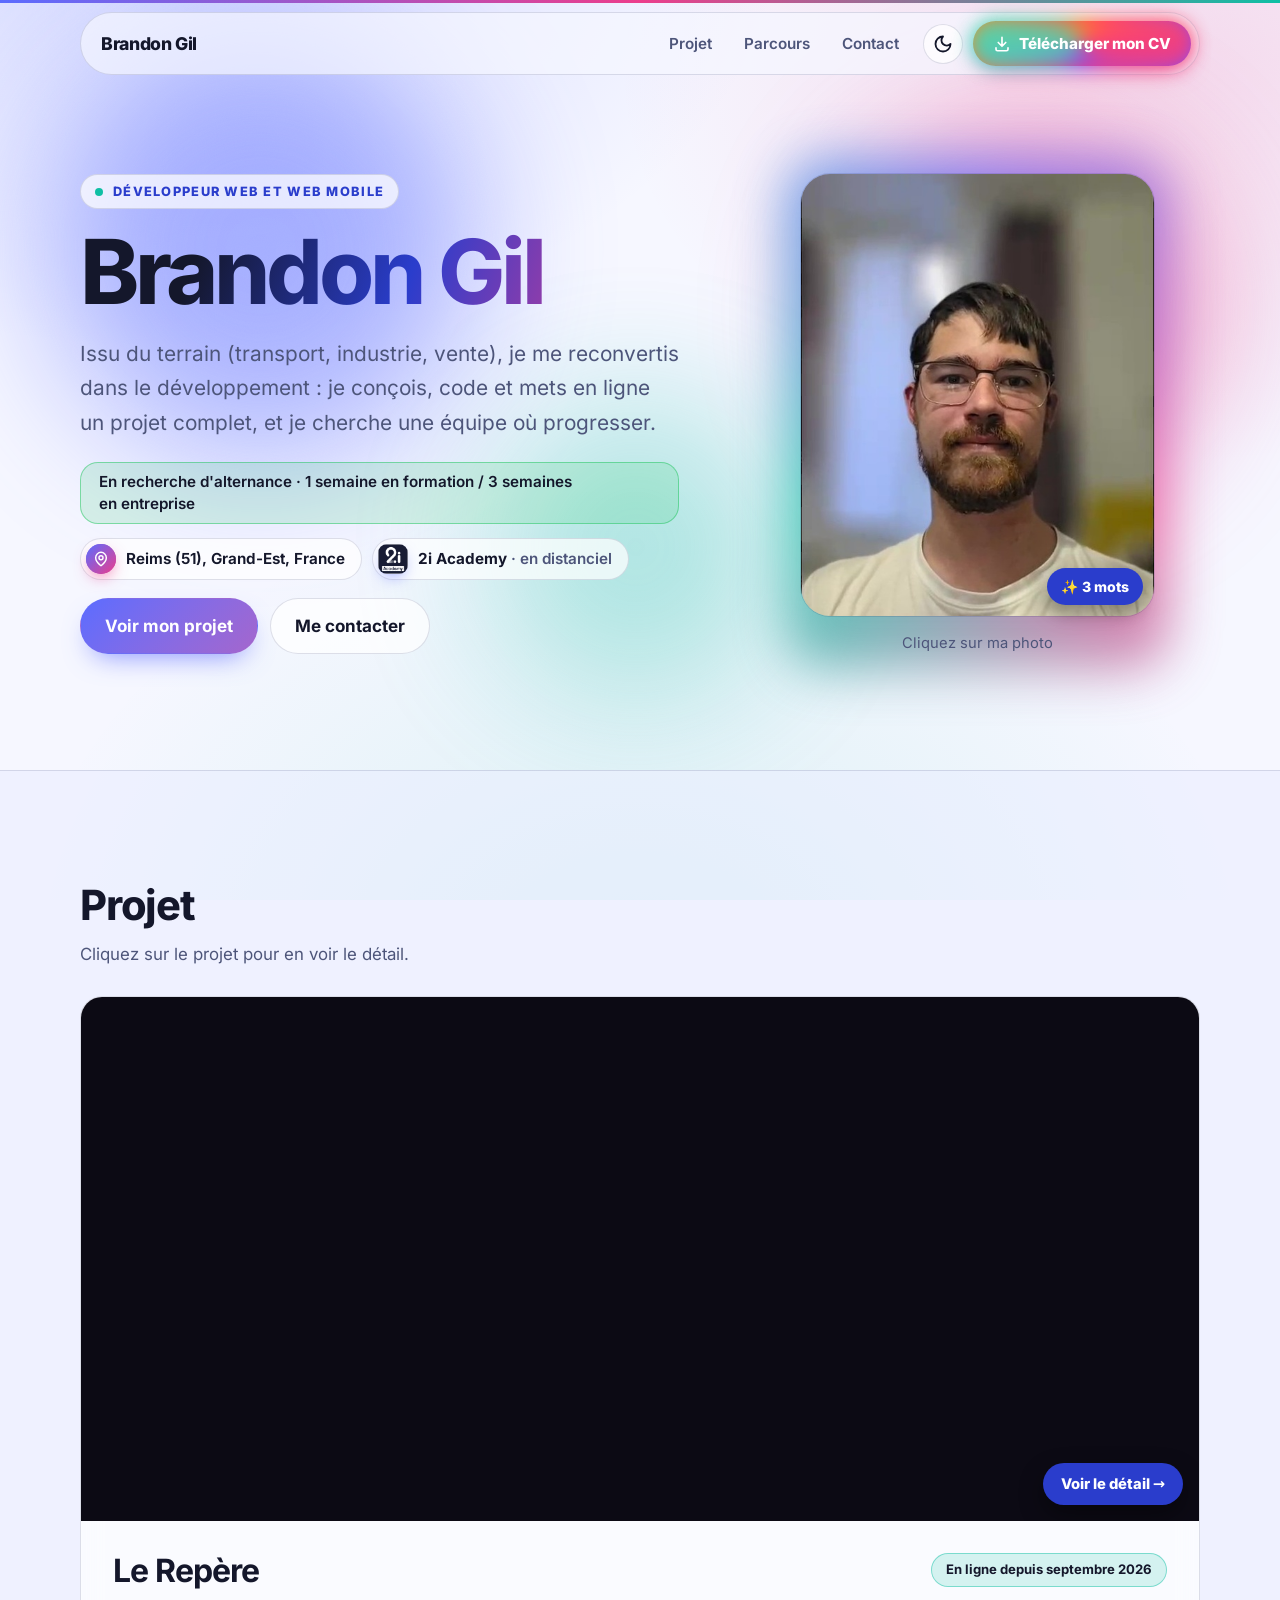
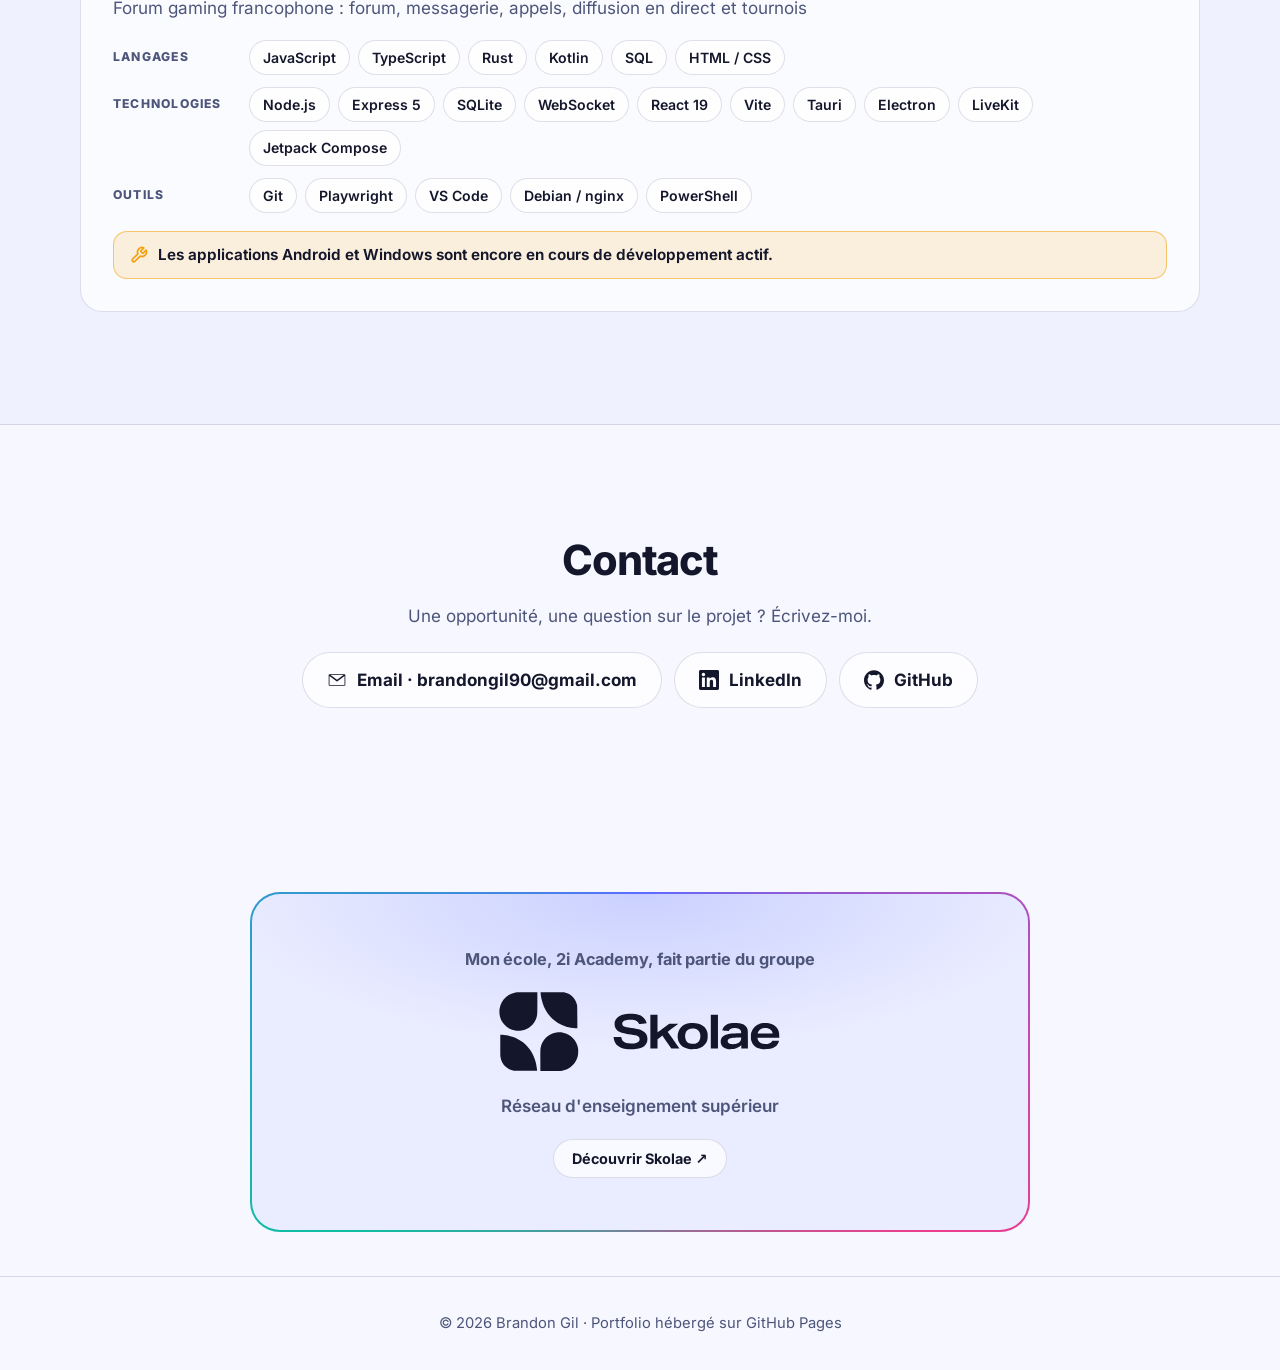
==== commit 43351f5f: "Parcours : insigne sur la formation F.M.I.R. et nouvelle expérience Réserve Militaire Opérationnelle" ====
--- a/index.html
+++ b/index.html
@@ -22,7 +22,7 @@
   <link rel="icon" href="assets/favicon.svg" type="image/svg+xml">
   <link rel="preload" href="assets/fonts/Inter-latin-wght.woff2" as="font" type="font/woff2" crossorigin>
   <script src="theme.js"></script>
-  <link rel="stylesheet" href="style.css?v=202610230001">
+  <link rel="stylesheet" href="style.css?v=202610230010">
   <script type="application/ld+json">
   {"@context":"https://schema.org","@type":"Person","name":"Brandon Gil","jobTitle":"Développeur Web et Web Mobile (en recherche d'alternance)","url":"https://brandon-gil.github.io/","address":{"@type":"PostalAddress","addressLocality":"Reims","addressRegion":"Grand-Est","addressCountry":"FR"},"sameAs":["https://github.com/brandon-gil","https://www.linkedin.com/in/brandon-gil-7746b1264"],"knowsAbout":["JavaScript","TypeScript","Node.js","React","Rust","Kotlin","SQLite","Playwright"]}
   </script>
@@ -110,6 +110,6 @@
     <div class="conteneur"><p>© <span id="annee"></span> <span id="pied-nom">Brandon Gil</span> · Portfolio hébergé sur GitHub Pages</p></div>
   </footer>
 
-  <script type="module" src="app.js?v=202610230001"></script>
+  <script type="module" src="app.js?v=202610230010"></script>
 </body>
 </html>
--- a/style.css
+++ b/style.css
@@ -358,7 +358,7 @@
   .carte h3 { margin-bottom: 14px; }
   .parcours { position: relative; display: grid; gap: 26px; padding-left: 30px;
     &::before { content: ""; position: absolute; left: 6px; top: 8px; bottom: 8px; width: 2px; border-radius: 2px; background: linear-gradient(var(--a1), var(--a2), var(--a3)); opacity: .7; } }
-  .etape { position: relative; display: grid; grid-template-columns: 170px 1fr; gap: 18px;
+  .etape { position: relative; display: grid; grid-template-columns: 205px 1fr; gap: 18px;
     &::before { content: ""; position: absolute; left: -30px; top: 8px; width: 14px; height: 14px; border-radius: 50%; background: var(--fond); border: 3px solid var(--a1); box-shadow: 0 0 0 5px color-mix(in oklab, var(--a1) 22%, transparent); }
     & .etape-date { color: var(--texte-doux); font-weight: 700; font-variant-numeric: tabular-nums; white-space: nowrap; }
     & strong { font-size: 1.05rem; }
@@ -375,6 +375,10 @@
   .etape-logo { display: block; flex: none; width: 68px; height: 68px; overflow: hidden; border-radius: 18px; border: 1px solid var(--bordure); background: #181c34; box-shadow: var(--ombre); transition: transform .25s ease, box-shadow .25s;
     &:is(a):hover { transform: translateY(-3px) rotate(-2deg); box-shadow: 0 18px 36px -14px rgb(60 80 255 / .55); } }
   .etape-logo img { width: 100%; height: 100%; object-fit: cover; }
+  /* Insigne posé tel quel (forme libre, fond transparent) : pas de pastille, ombre portée douce */
+  .etape-logo-libre { width: auto; height: 88px; aspect-ratio: 288 / 512; overflow: visible; border: 0; border-radius: 0; background: none; box-shadow: none; filter: drop-shadow(0 8px 12px rgb(0 0 0 / .26)); }
+  .etape-logo-libre img { object-fit: contain; }
+  .badge-actif { margin-left: 10px; border-color: color-mix(in oklab, #22c55e 55%, transparent); background: color-mix(in oklab, #22c55e 16%, transparent); vertical-align: 1px; }
 
   /* ---- Groupe d'appartenance (Skolae) : grand bloc tout en bas de page, bordure en dégradé qui tourne ---- */
   .groupe { padding-block: clamp(40px, 6vw, 72px) clamp(28px, 4vw, 44px); }
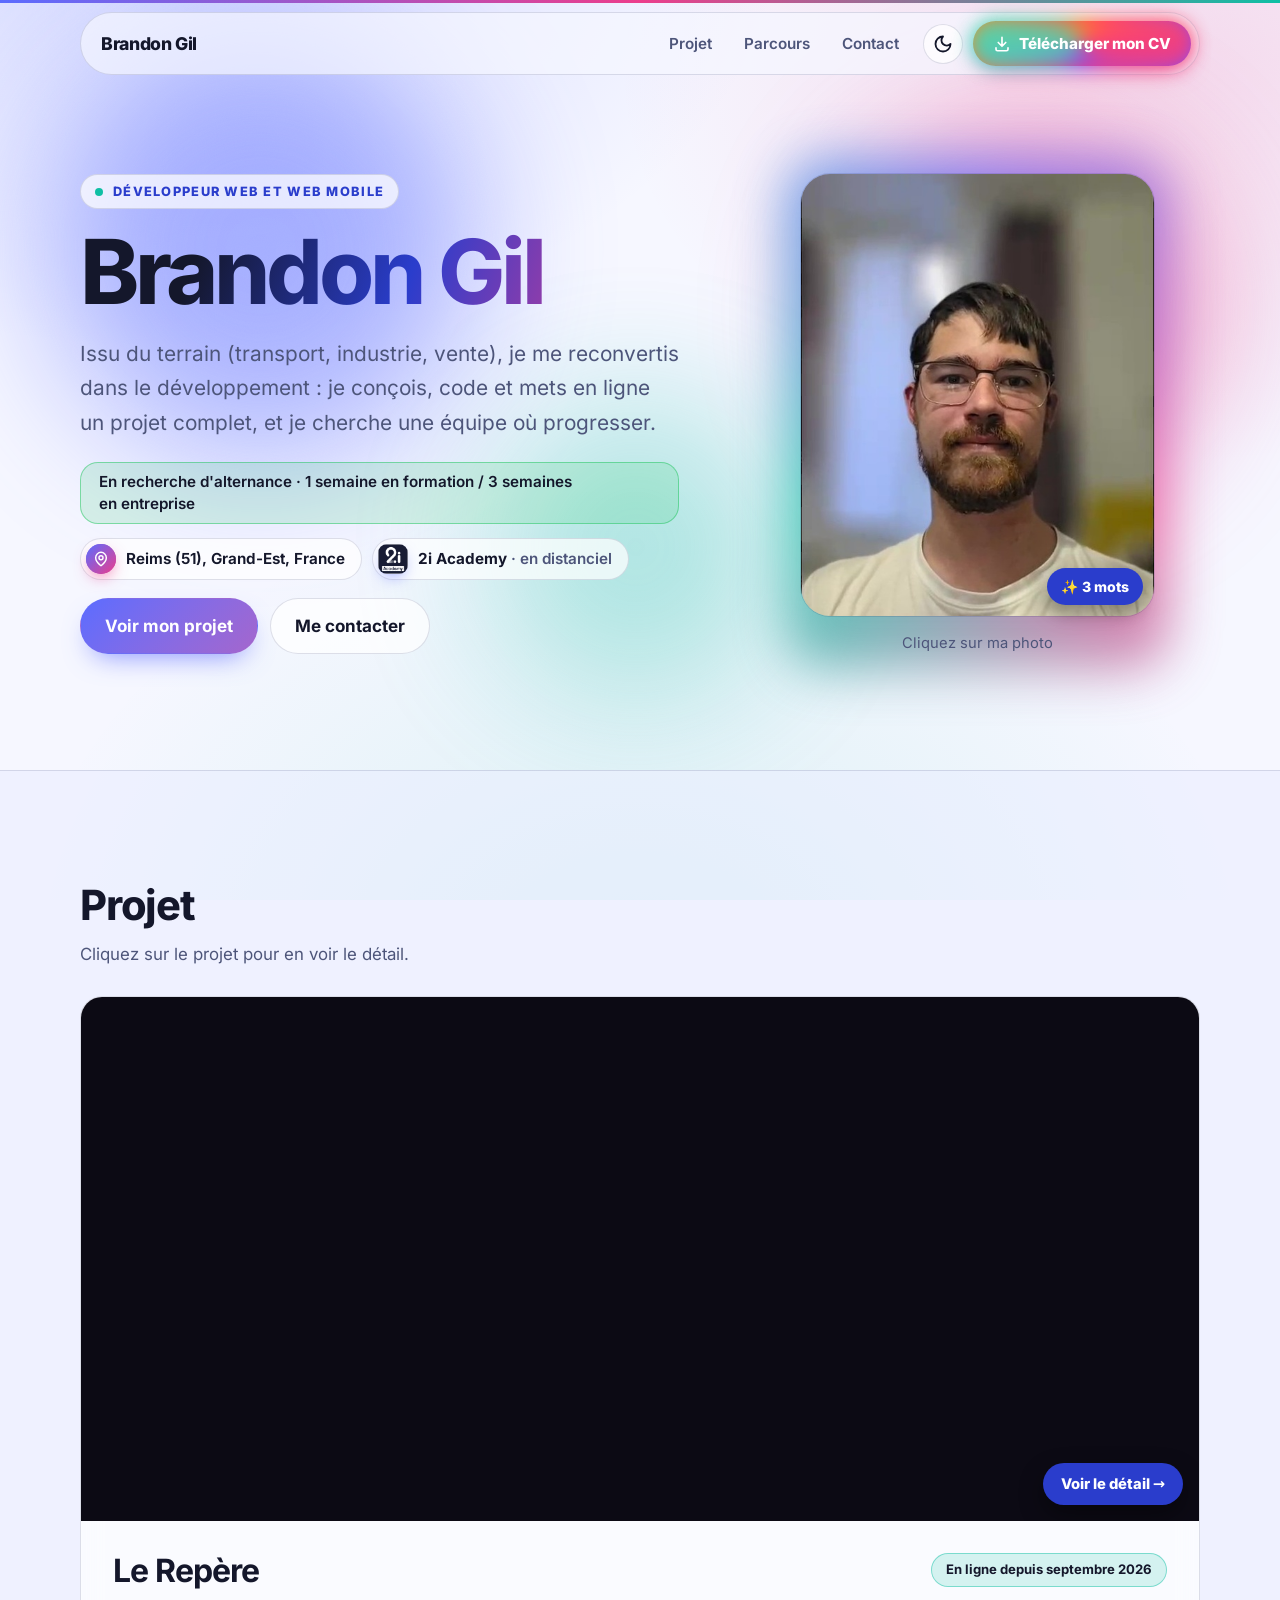
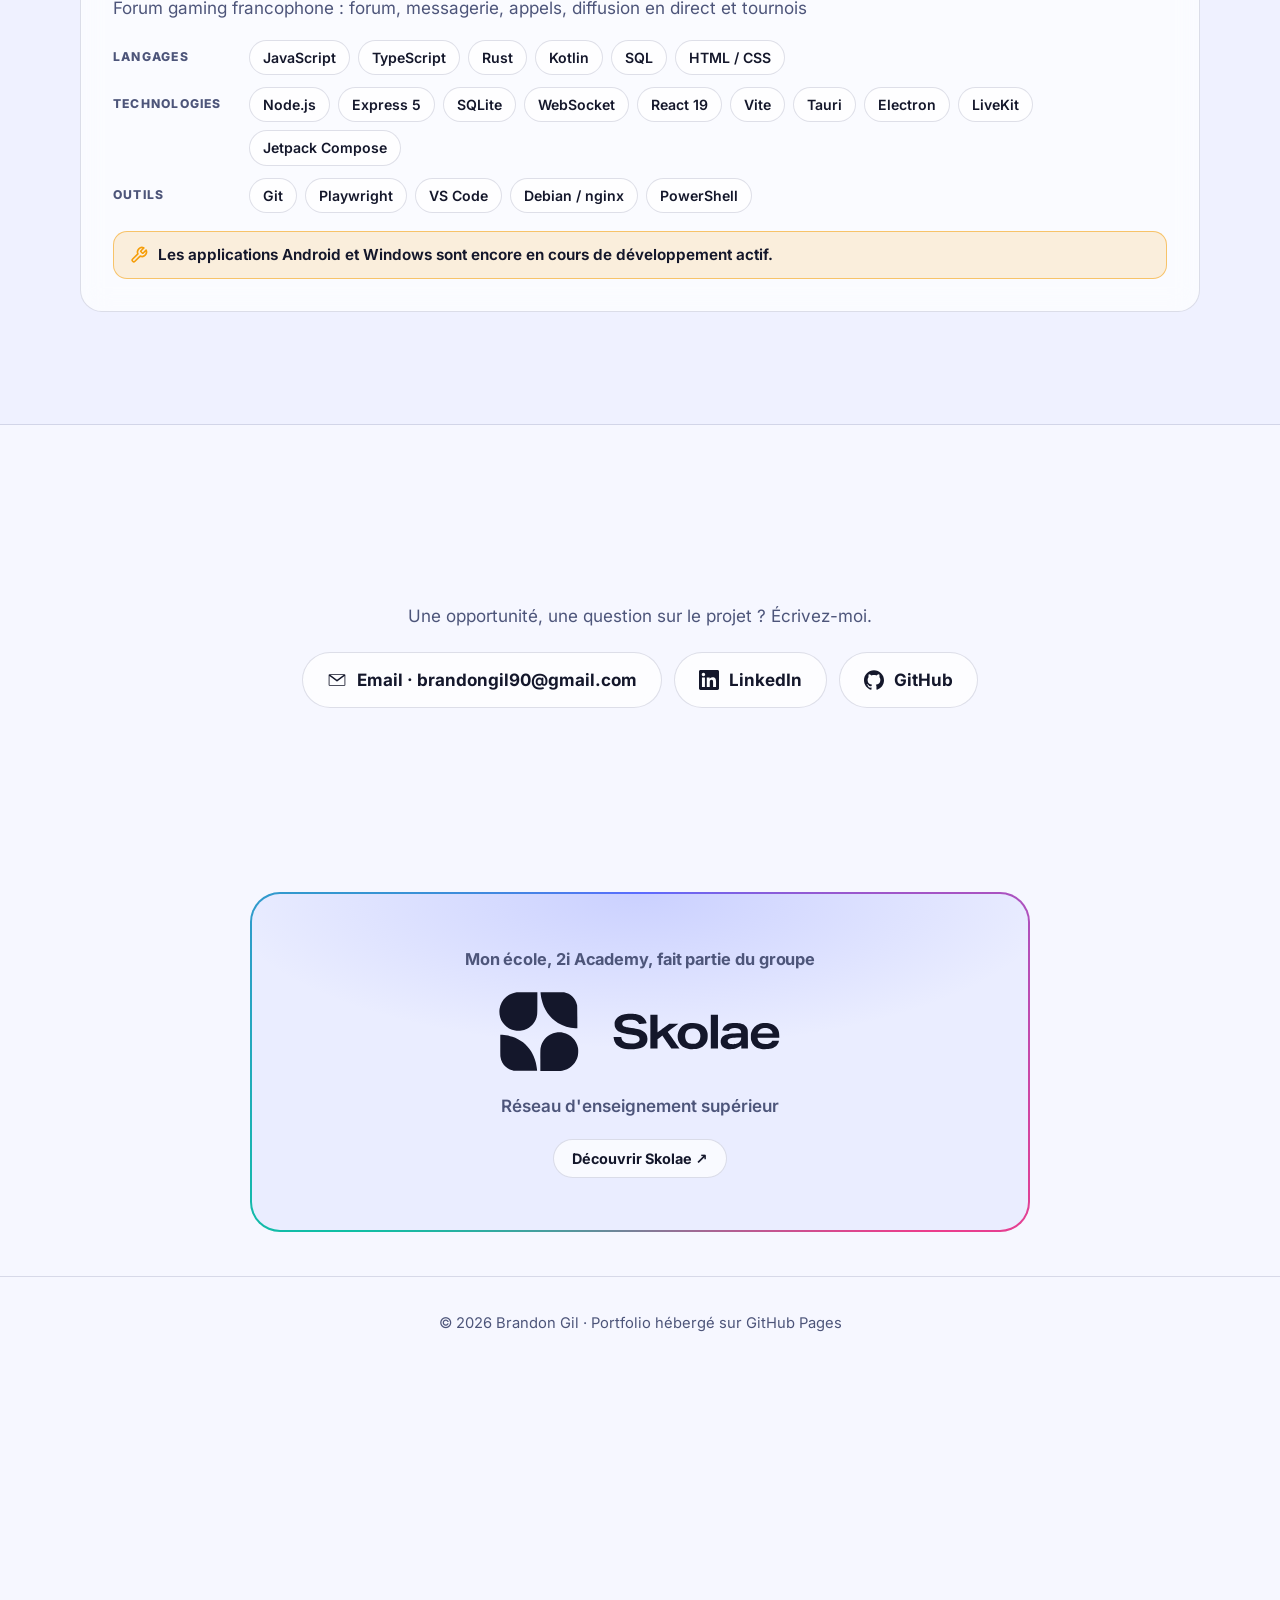
==== commit 5859ad7b: "Insigne : plus grand dans la frise et ouvert en haute définition au clic (visionneuse), marge dans l" ====
--- a/index.html
+++ b/index.html
@@ -22,7 +22,7 @@
   <link rel="icon" href="assets/favicon.svg" type="image/svg+xml">
   <link rel="preload" href="assets/fonts/Inter-latin-wght.woff2" as="font" type="font/woff2" crossorigin>
   <script src="theme.js"></script>
-  <link rel="stylesheet" href="style.css?v=202610230010">
+  <link rel="stylesheet" href="style.css?v=202610230014">
   <script type="application/ld+json">
   {"@context":"https://schema.org","@type":"Person","name":"Brandon Gil","jobTitle":"Développeur Web et Web Mobile (en recherche d'alternance)","url":"https://brandon-gil.github.io/","address":{"@type":"PostalAddress","addressLocality":"Reims","addressRegion":"Grand-Est","addressCountry":"FR"},"sameAs":["https://github.com/brandon-gil","https://www.linkedin.com/in/brandon-gil-7746b1264"],"knowsAbout":["JavaScript","TypeScript","Node.js","React","Rust","Kotlin","SQLite","Playwright"]}
   </script>
@@ -110,6 +110,6 @@
     <div class="conteneur"><p>© <span id="annee"></span> <span id="pied-nom">Brandon Gil</span> · Portfolio hébergé sur GitHub Pages</p></div>
   </footer>
 
-  <script type="module" src="app.js?v=202610230010"></script>
+  <script type="module" src="app.js?v=202610230014"></script>
 </body>
 </html>
--- a/style.css
+++ b/style.css
@@ -213,7 +213,7 @@
     &::backdrop { background: rgb(4 6 16 / .72); -webkit-backdrop-filter: blur(10px); backdrop-filter: blur(10px); opacity: 0; transition: opacity .3s, overlay .3s allow-discrete, display .3s allow-discrete; }
     &[open]::backdrop { opacity: 1; }
     & figure { display: grid; }
-    & img { width: 100%; max-height: 78dvh; object-fit: contain; background: #000; }
+    & img { width: 100%; max-height: 78dvh; padding: 18px; object-fit: contain; background: radial-gradient(80% 70% at 50% 40%, color-mix(in oklab, var(--a1) 18%, var(--fond-2)), var(--fond-2)); }
     & figcaption { padding: 14px 20px; color: var(--texte-doux); font-weight: 600; }
   }
   @starting-style { .lightbox[open] { opacity: 0; scale: .96; } .lightbox[open]::backdrop { opacity: 0; } }
@@ -376,8 +376,12 @@
     &:is(a):hover { transform: translateY(-3px) rotate(-2deg); box-shadow: 0 18px 36px -14px rgb(60 80 255 / .55); } }
   .etape-logo img { width: 100%; height: 100%; object-fit: cover; }
   /* Insigne posé tel quel (forme libre, fond transparent) : pas de pastille, ombre portée douce */
-  .etape-logo-libre { width: auto; height: 88px; aspect-ratio: 288 / 512; overflow: visible; border: 0; border-radius: 0; background: none; box-shadow: none; filter: drop-shadow(0 8px 12px rgb(0 0 0 / .26)); }
+  .etape-logo-libre { width: auto; height: 132px; aspect-ratio: 288 / 512; overflow: visible; border: 0; border-radius: 0; background: none; box-shadow: none; filter: drop-shadow(0 8px 12px rgb(0 0 0 / .26)); }
   .etape-logo-libre img { object-fit: contain; }
+  button.etape-logo { padding: 0; font: inherit; cursor: zoom-in; }
+  button.etape-logo-libre { border: 0; transition: scale .25s ease, filter .25s; }
+  button.etape-logo-libre:hover, button.etape-logo-libre:focus-visible { scale: 1.07; }
+  @media (max-width: 860px) { .etape-logo-libre { height: 112px; } }
   .badge-actif { margin-left: 10px; border-color: color-mix(in oklab, #22c55e 55%, transparent); background: color-mix(in oklab, #22c55e 16%, transparent); vertical-align: 1px; }
 
   /* ---- Groupe d'appartenance (Skolae) : grand bloc tout en bas de page, bordure en dégradé qui tourne ---- */
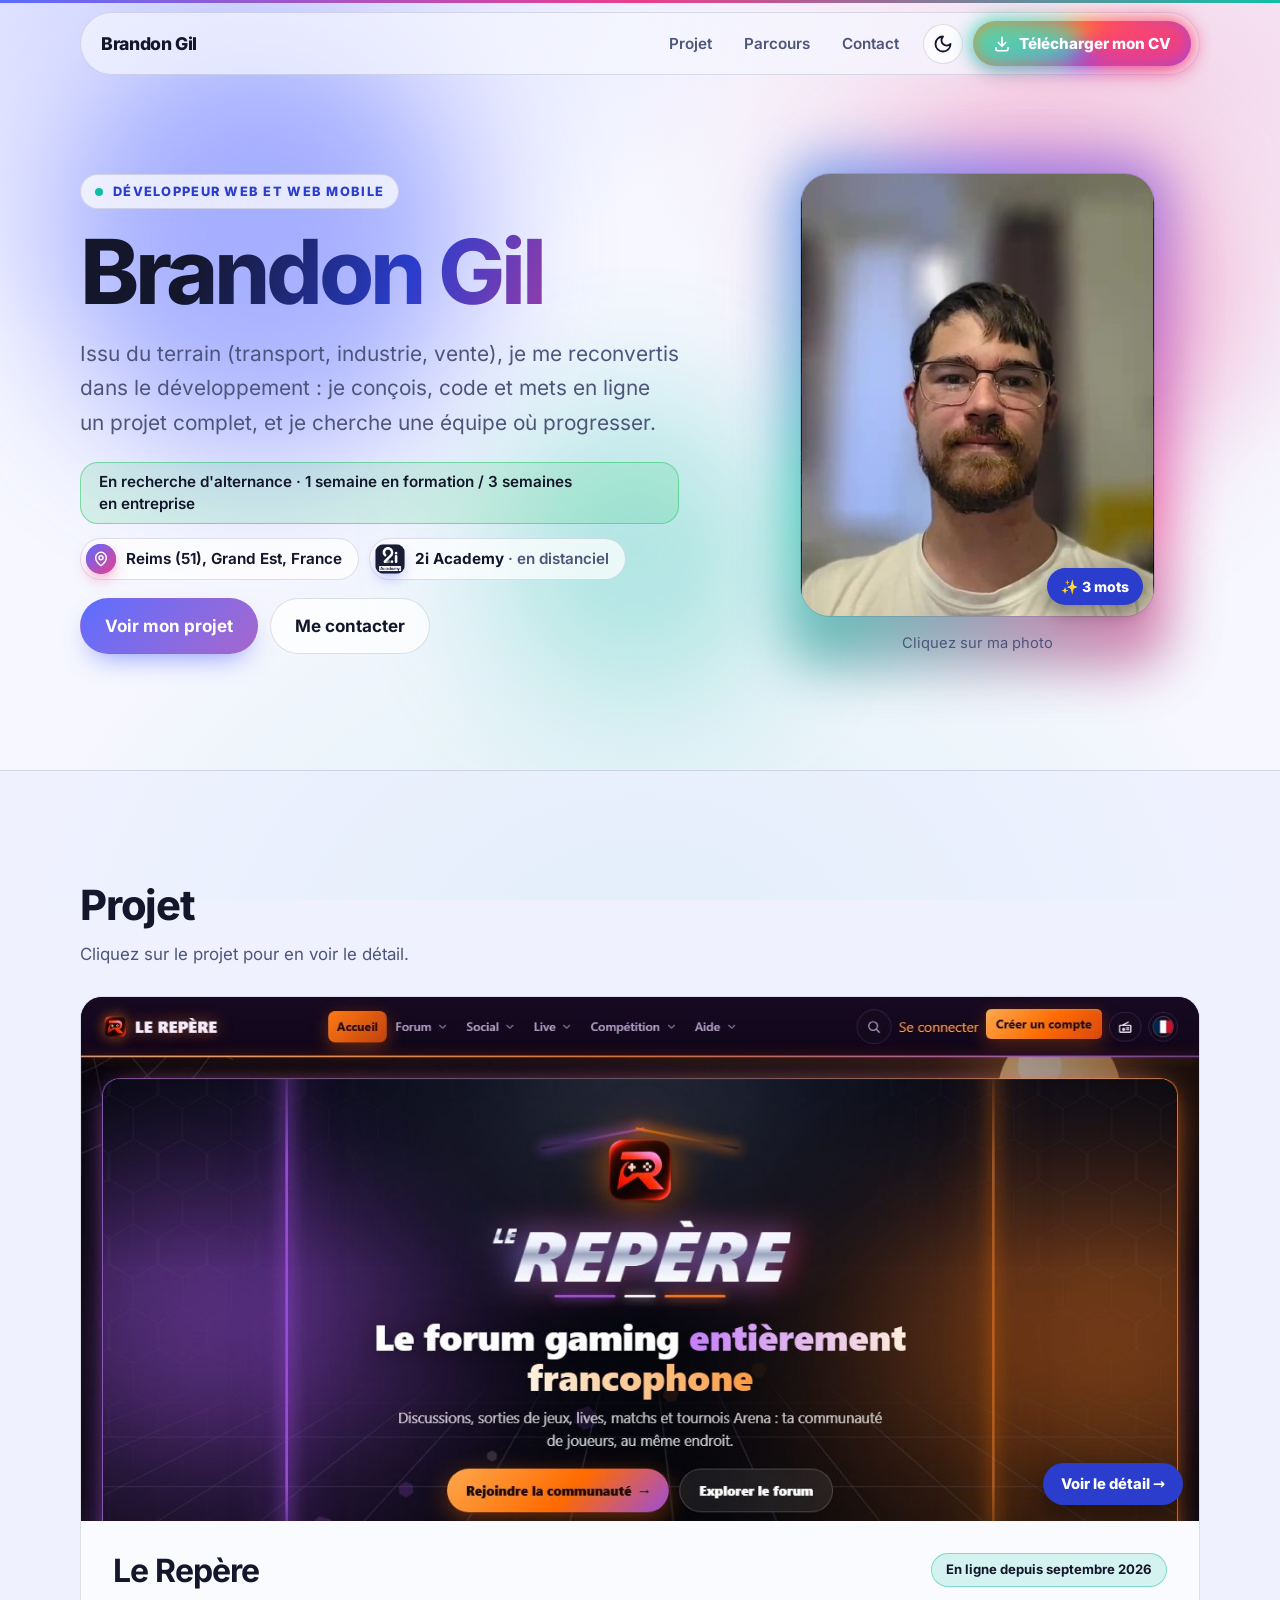
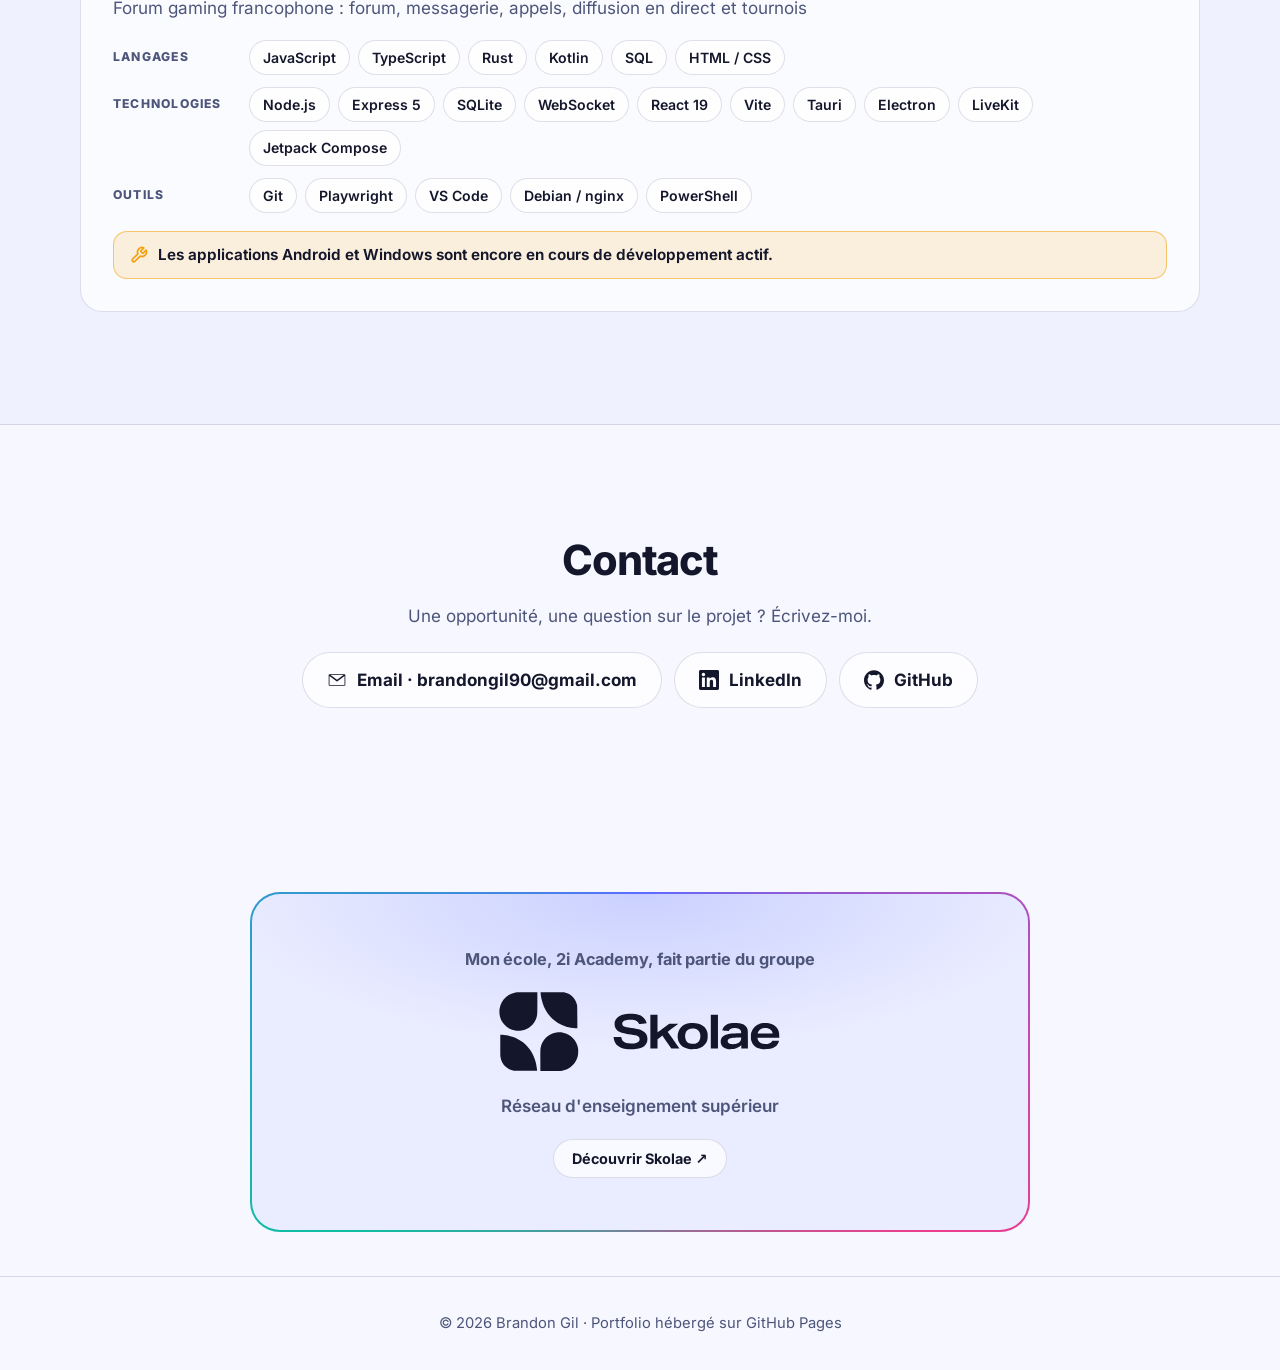
==== commit 38eac3cb: "Relecture : corrections de formulation (réutilisant, du Repère) et graphie officielle Grand Est" ====
--- a/index.html
+++ b/index.html
@@ -22,9 +22,9 @@
   <link rel="icon" href="assets/favicon.svg" type="image/svg+xml">
   <link rel="preload" href="assets/fonts/Inter-latin-wght.woff2" as="font" type="font/woff2" crossorigin>
   <script src="theme.js"></script>
-  <link rel="stylesheet" href="style.css?v=202610230014">
+  <link rel="stylesheet" href="style.css?v=202610230958">
   <script type="application/ld+json">
-  {"@context":"https://schema.org","@type":"Person","name":"Brandon Gil","jobTitle":"Développeur Web et Web Mobile (en recherche d'alternance)","url":"https://brandon-gil.github.io/","address":{"@type":"PostalAddress","addressLocality":"Reims","addressRegion":"Grand-Est","addressCountry":"FR"},"sameAs":["https://github.com/brandon-gil","https://www.linkedin.com/in/brandon-gil-7746b1264"],"knowsAbout":["JavaScript","TypeScript","Node.js","React","Rust","Kotlin","SQLite","Playwright"]}
+  {"@context":"https://schema.org","@type":"Person","name":"Brandon Gil","jobTitle":"Développeur Web et Web Mobile (en recherche d'alternance)","url":"https://brandon-gil.github.io/","address":{"@type":"PostalAddress","addressLocality":"Reims","addressRegion":"Grand Est","addressCountry":"FR"},"sameAs":["https://github.com/brandon-gil","https://www.linkedin.com/in/brandon-gil-7746b1264"],"knowsAbout":["JavaScript","TypeScript","Node.js","React","Rust","Kotlin","SQLite","Playwright"]}
   </script>
 </head>
 <body data-page="accueil">
@@ -110,6 +110,6 @@
     <div class="conteneur"><p>© <span id="annee"></span> <span id="pied-nom">Brandon Gil</span> · Portfolio hébergé sur GitHub Pages</p></div>
   </footer>
 
-  <script type="module" src="app.js?v=202610230014"></script>
+  <script type="module" src="app.js?v=202610230958"></script>
 </body>
 </html>
--- a/style.css
+++ b/style.css
@@ -365,6 +365,14 @@
     & .etape-lieu { color: var(--texte-doux); }
     & p { margin-top: 4px; color: var(--texte-doux); }
   }
+  /* À propos : bloc « ce que la réserve militaire m'apprend » */
+  #apropos-reserve { margin-top: 30px; }
+  .reserve-carte { display: grid; gap: 16px; padding: clamp(22px, 4vw, 34px); }
+  .reserve-entete { display: flex; align-items: center; gap: 18px; }
+  .reserve-logo { width: auto; height: 84px; flex: none; filter: drop-shadow(0 8px 12px rgb(0 0 0 / .28)); }
+  .reserve-titre { margin: 0; font-size: clamp(1.25rem, 3vw, 1.7rem); }
+  .reserve-texte { margin: 0; color: var(--texte-doux); font-size: 1.05rem; }
+  .reserve-mots li { padding: 7px 16px; font-size: .95rem; }
   #apropos-texte { display: grid; gap: 16px; font-size: 1.12rem; color: var(--texte-doux); }
 
   .erreur-404 { padding-block: 18vh 12vh; }
